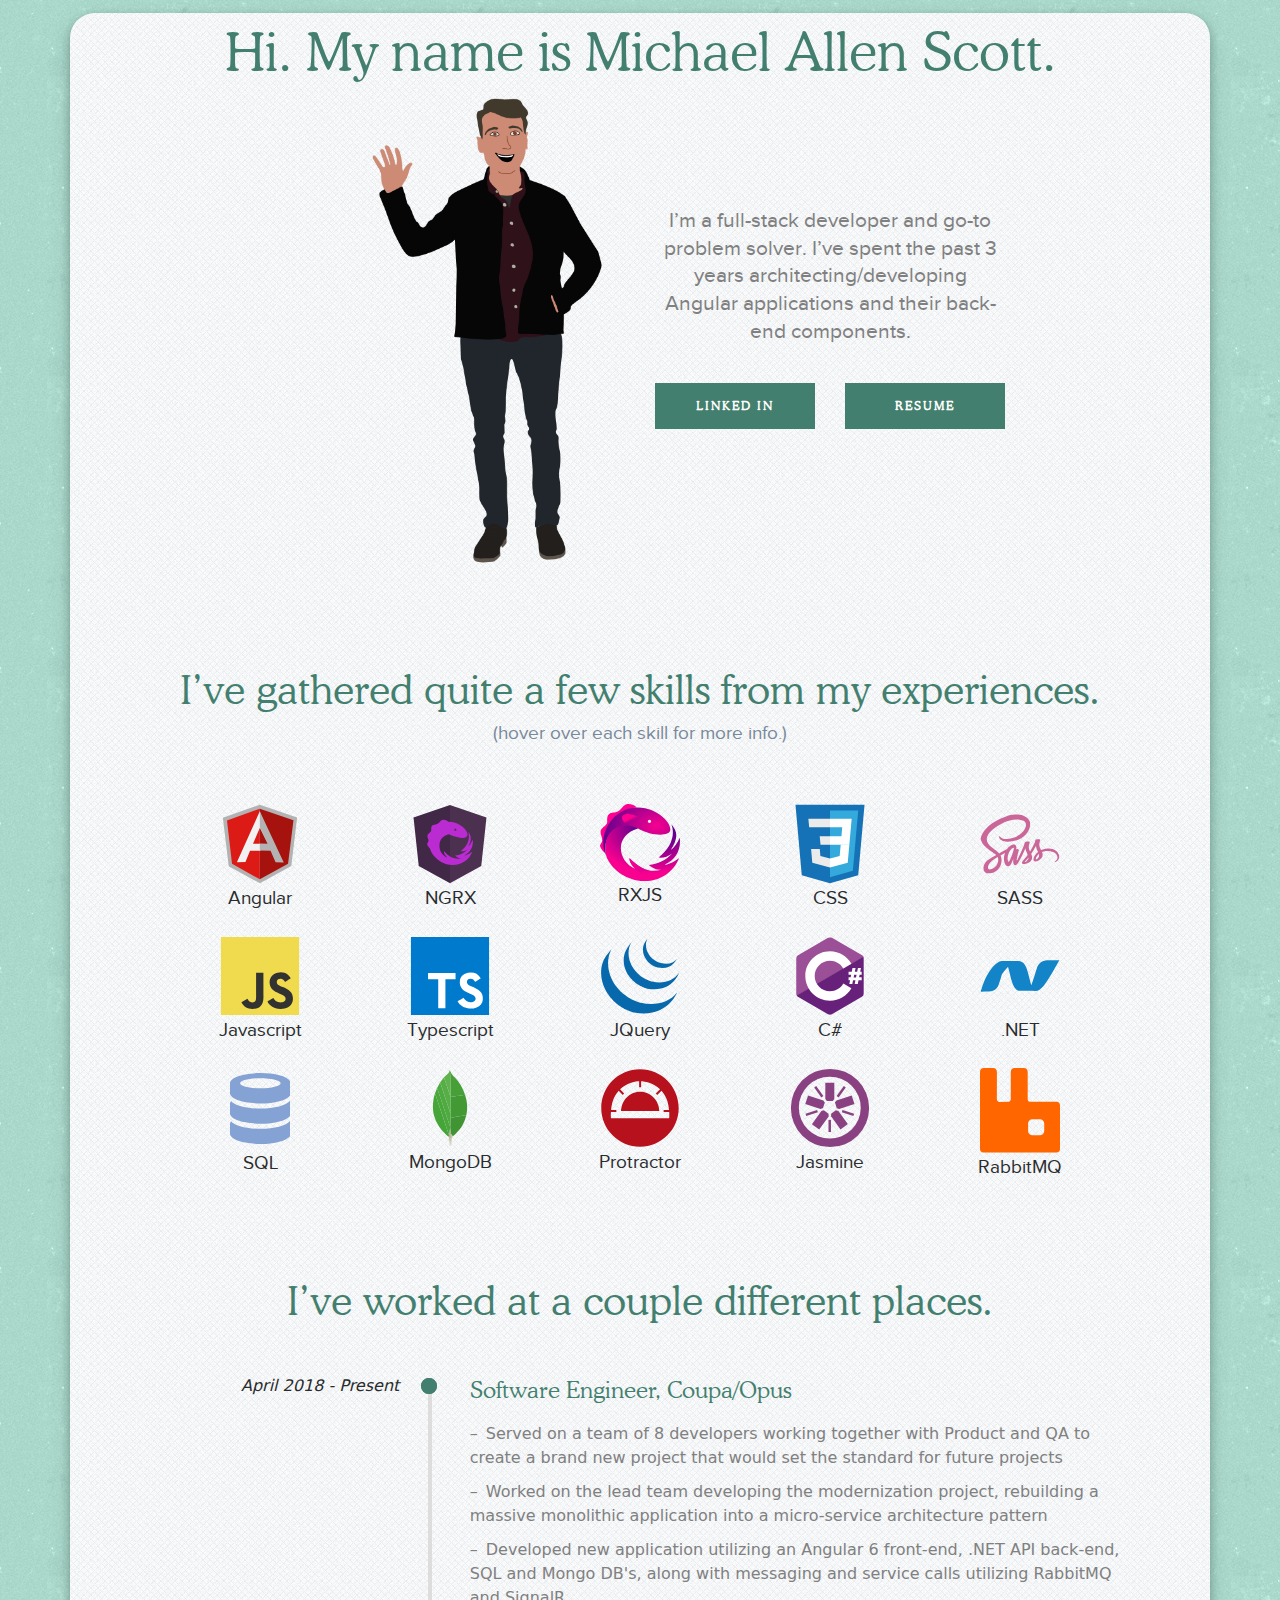
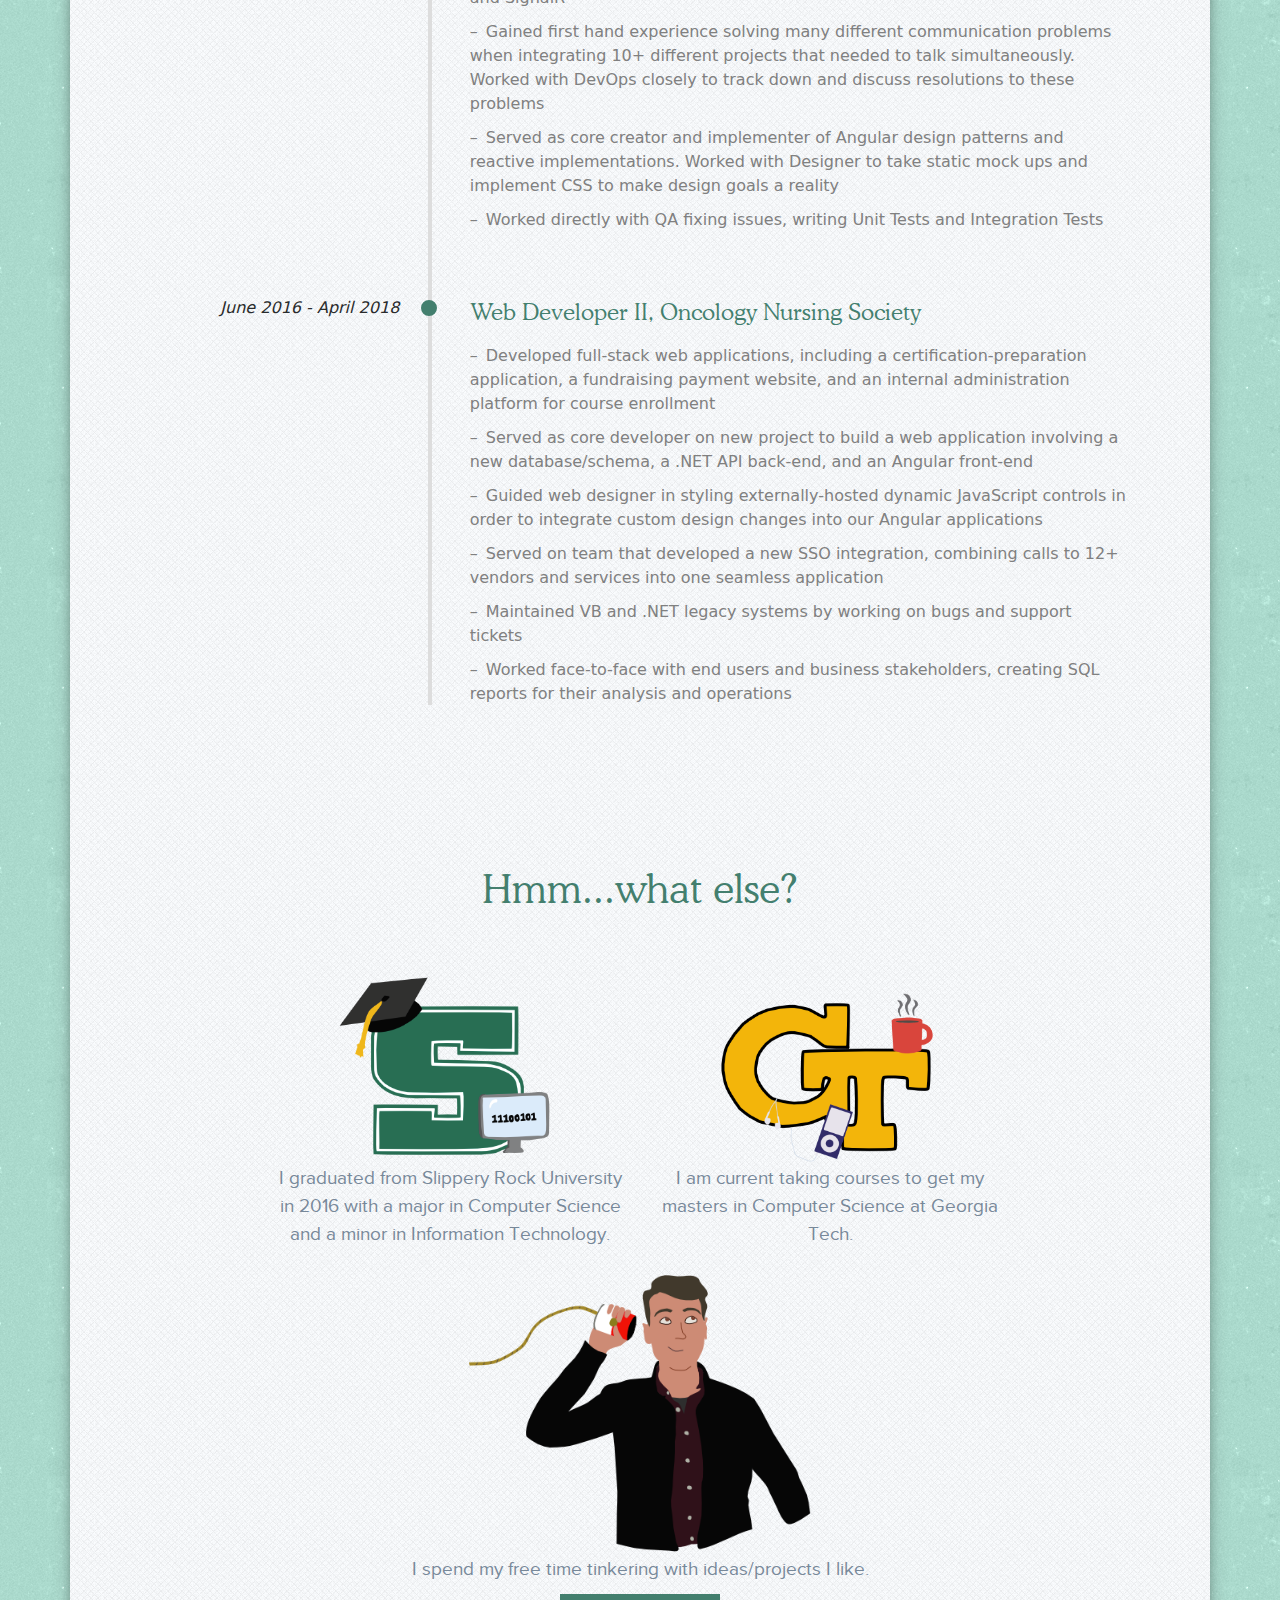
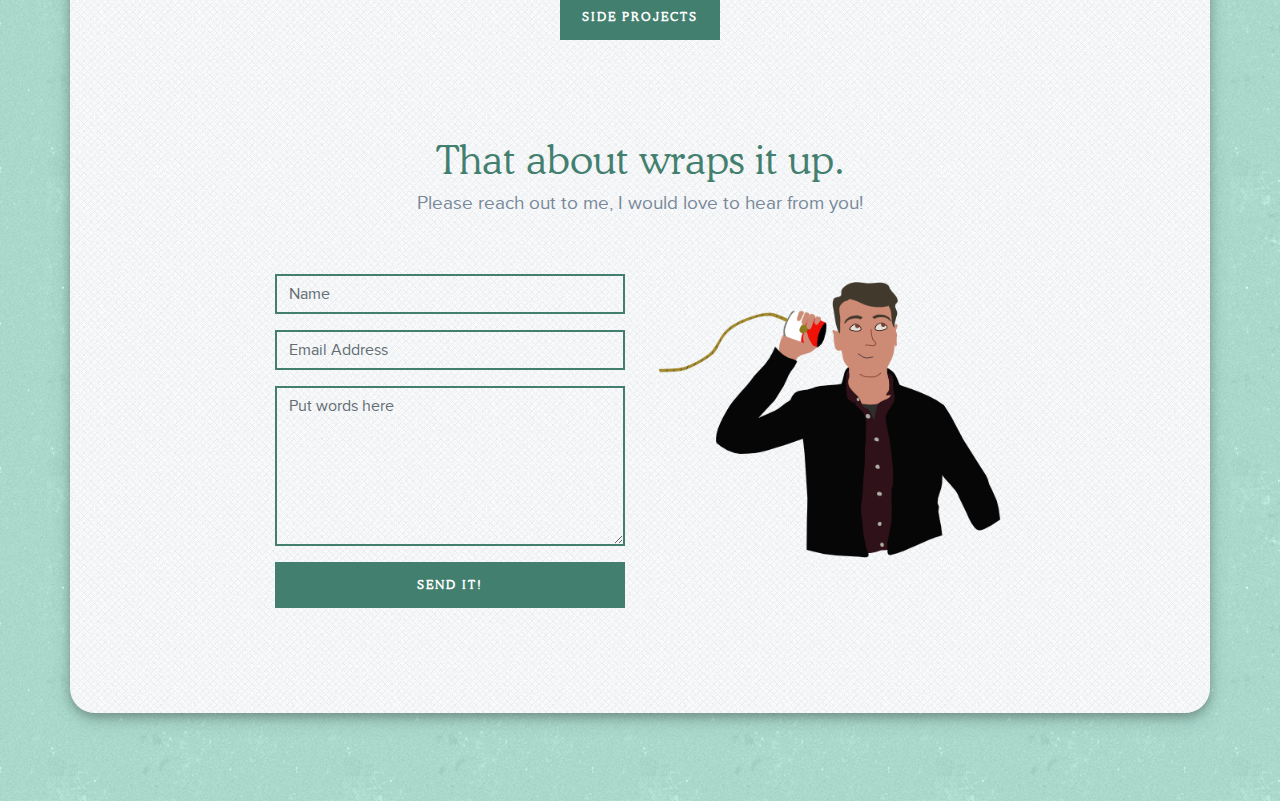
==== index.html @ 00818641 "Getting Closer to finished. Removed uneccesary files" ====
<html>

<head>
    <title>Michael Allen Scott</title>

    <!--Import bootstrap.css-->
    <link type="text/css" rel="stylesheet" href="./assets/libraries/bootstrap/css/bootstrap.min.css" media="screen,projection" />

    <!--Import Custom CSS-->
    <link type="text/css" rel="stylesheet" href="./css/0-common.css" media="screen,projection" />
    <link type="text/css" rel="stylesheet" href="./css/1-hello.css" media="screen,projection" />
    <link type="text/css" rel="stylesheet" href="./css/2-skills.css" media="screen,projection" />
    <link type="text/css" rel="stylesheet" href="./css/3-experience.css" media="screen,projection" />
    <link type="text/css" rel="stylesheet" href="./css/4-other.css" media="screen,projection" />
    <link type="text/css" rel="stylesheet" href="./css/5-contact.css" media="screen,projection" />

    <!--Let browser know website is optimized for mobile-->
    <meta name="viewport" content="width=device-width, initial-scale=1.0" />
</head>

<!--Import Custom JS-->
<script src="./js/common.js"></script>

<!--jQuery-->
<script type="text/javascript" src="./assets/libraries/jquery.js"></script>


<!--div class="center-content about-me-section">
            <div class="about-me-text">
                I’m a full-stack developer and go-to problem solver. I’ve spent the past 3 years
                architecting/developing Angular applications and their back-end components. I’ve developed many
                diﬀerent database schemas, API designs, and Angular state management/REST call patterns. When a problem
                arises, I work tirelessly to connect our various software teams until it’s resolved. I’ve seen my
                projects succeed and I’ve seen my projects fail. I’m an unﬂagging learner who was raised to believe
                that every opportunity is a chance for growth
            </div>
        </div-->

<body>
    <div class="main-body container">

        <div class="section">
            <div class="row">
                <div class="col-12 text-center greeting-text">
                    Hi. My name is Michael Allen Scott.
                </div>
            </div>
            <div class="row">
                <div class="col-3 offset-3 text-center">
                    <img class="hello-image" src="./assets/images/hello-image.png">
                </div>
                <div class="col-4  text-center">
                    <div class="row">
                        <div class="col-12 text-center about-me-text">
                            I’m a full-stack developer and go-to problem solver. I’ve spent the past 3 years
                            architecting/developing Angular applications and their back-end components.
                        </div>
                    </div>
                    <div class="row">
                        <div class="col-6 text-center">
                            <a href="https://www.linkedin.com/in/michael-scott-75174b11a/" class="btn btn-primary common-button" role="button">Linked In</a>
                        </div>
                        <div class="col-6 text-center">
                            <button class="btn common-button" onclick="openResumePDF()">Resume</button>
                        </div>
                    </div>
                </div>
            </div>
        </div>

        <div class="section">
            <div class="row">
                <div class="col-12 text-center section-header-text">
                    I’ve gathered quite a few skills from my experiences.
                </div>
            </div>

            <div class="row">
                <div class="col-12 text-center section-sub-header-text">
                    (hover over each skill for more info.)
                </div>
            </div>

            <div class="row">
                <div class="col-2 offset-1">
                    <span class="row">
                        <span class="col-12 text-center">
                            <svg width="50%" viewBox="0 0 128 128">
                                <path fill="#B3B3B3" d="M63.81 1.026l-59.257 20.854 9.363 77.637 49.957 27.457 50.214-27.828 9.36-77.635z"></path>
                                <path fill="#A6120D" d="M117.536 25.998l-53.864-18.369v112.785l45.141-24.983z"></path>
                                <path fill="#DD1B16" d="M11.201 26.329l8.026 69.434 44.444 24.651v-112.787z"></path>
                                <path fill="#F2F2F2" d="M78.499 67.67l-14.827 6.934h-15.628l-7.347 18.374-13.663.254 36.638-81.508 14.827 55.946zm-1.434-3.491l-13.295-26.321-10.906 25.868h10.807l13.394.453z"></path>
                                <path fill="#B3B3B3" d="M63.671 11.724l.098 26.134 12.375 25.888h-12.446l-.027 10.841 17.209.017 8.042 18.63 13.074.242z"></path>
                            </svg>
                        </span>
                    </span>
                    <span class="row">
                        <span class="col-12 text-center caption">Angular</span>
                    </span>
                </div>

                <div class="col-2">
                    <span class="row">
                        <span class="col-12 text-center">
                            <svg width="50%" viewBox="0 0 1000 1000" version="1.1" xmlns="http://www.w3.org/2000/svg"
                                xmlns:xlink="http://www.w3.org/1999/xlink">
                                <!-- Generator: Sketch 51.1 (57501) - http://www.bohemiancoding.com/sketch -->
                                <title>badge</title>
                                <desc>Created with Sketch.</desc>
                                <defs></defs>
                                <g id="badge" stroke="none" stroke-width="1" fill="none" fill-rule="evenodd">
                                    <polygon id="Path-2" fill="#412846" points="500.96252 11 44 169.619503 109.419009 775.863609 500.96252 989.147518"></polygon>
                                    <polygon id="Path-2" fill="#4B314F" points="499 11 955.96252 169.619503 890.543511 775.863609 499 989.147518"></polygon>
                                    <path d="M727.748042,345.712306 L727.66634,345.452948 C748.53141,368.675743 759.248655,396.250955 759.818077,428.178583 C760.387499,460.10621 749.670253,493.785553 727.419362,529.113702 C744.049216,516.186231 763.254044,488.280572 784.970754,445.720993 C794.352489,531.973497 759.496406,597.488822 680.07676,642.358274 C705.433171,640.019987 739.098221,623.326102 780.852373,592.218304 C736.295204,699.492316 654.368246,756.091448 535.071499,762.0157 C419.779066,761.984828 345.090509,692.70063 345.149347,692.744623 C297.749003,655.853422 265.136294,609.356006 247.420657,553.461194 C219.071352,522.501468 218.788687,519.181412 215.864399,506.810213 C212.94011,494.439015 217.711589,490.983038 226.016225,478.877684 C231.552649,470.807448 232.857288,459.198337 230.012754,444.257657 C222.955013,434.470009 218.890643,419.140866 217.819642,398.270229 C217.819642,388.184149 224.550937,377.542369 238.013526,366.344888 C251.476116,355.147407 259.735587,346.535764 262.727877,340.60672 C265.010137,337.374281 265.891913,323.360897 265.373204,298.56657 C265.233841,274.213659 278.755317,260.964316 305.93763,258.818543 C346.7111,255.599883 369.705986,224.934529 382.516256,210.988846 C391.056436,201.691724 403.695194,197.172941 419.636711,197.086041 C442.079696,196.034098 462.499977,204.637166 480.091445,222.390999 C523.906033,220.124746 568.786858,231.940816 614.26226,257.53906 C678.886453,295.927519 714.155144,337.500002 720.068335,382.04686 C713.141516,440.672126 634.388911,439.139539 484.158007,377.434888 C405.540854,399.703741 366.890462,447.959933 368.174379,522.203462 C368.120638,590.331666 401.093921,639.837612 466.867448,670.671325 C434.809471,639.197634 421.156861,612.743966 425.754563,590.835913 C492.434057,669.802565 568.387234,699.317583 653.4812,679.387085 C615.964887,680.696908 586.248445,668.625202 563.883439,642.99059 C621.400796,641.592694 675.697848,614.89246 726.828497,562.61827 C697.312743,586.105598 666.427352,594.999478 633.726894,589.404987 C722.294422,519.773811 753.634804,438.542918 727.748042,345.712306 Z M567,335 C574.179702,335 580,329.179702 580,322 C580,314.820298 574.179702,309 567,309 C559.820298,309 554,314.820298 554,322 C554,329.179702 559.820298,335 567,335 Z"
                                        id="Combined-Shape" fill="#BA2BD2"></path>
                                </g>
                            </svg>
                        </span>
                    </span>
                    <span class="row">
                        <span class="col-12 text-center caption">NGRX</span>
                    </span>
                </div>

                <div class="col-2">
                    <span class="row">
                        <span class="col-12 text-center">
                            <svg width="50%" xmlns="http://www.w3.org/2000/svg" xmlns:xlink="http://www.w3.org/1999/xlink"
                                width="50%" viewBox="0 0 256 247" version="1.1" preserveAspectRatio="xMidYMid">
                                <defs>
                                    <radialGradient cx="78.7636112%" cy="37.8476394%" fx="78.7636112%" fy="37.8476394%"
                                        r="89.8725577%" id="radialGradient-1">
                                        <stop stop-color="#F80090" offset="0%" />
                                        <stop stop-color="#4D008E" offset="100%" />
                                    </radialGradient>
                                    <radialGradient cx="68.7389016%" cy="4.39833672%" fx="68.7389016%" fy="4.39833672%"
                                        r="81.7284786%" id="radialGradient-2">
                                        <stop stop-color="#57008E" offset="0%" />
                                        <stop stop-color="#5C008E" offset="29.1746283%" />
                                        <stop stop-color="#F80090" offset="100%" />
                                    </radialGradient>
                                    <linearGradient x1="18.2386532%" y1="0%" x2="81.1591125%" y2="84.3374763%" id="linearGradient-3">
                                        <stop stop-color="#F70090" offset="0%" />
                                        <stop stop-color="#E50090" offset="66.9712865%" />
                                        <stop stop-color="#D6008F" stop-opacity="0.2" offset="82.7147533%" />
                                        <stop stop-color="#C10090" stop-opacity="0" offset="100%" />
                                    </linearGradient>
                                    <linearGradient x1="64.9060589%" y1="71.5585538%" x2="44.2897699%" y2="50%" id="linearGradient-4">
                                        <stop stop-color="#B2008F" stop-opacity="0.151340138" offset="0%" />
                                        <stop stop-color="#F70090" stop-opacity="0.4" offset="40.0350765%" />
                                        <stop stop-color="#F60090" stop-opacity="0.891668" offset="64.8995536%" />
                                        <stop stop-color="#FF0090" offset="100%" />
                                    </linearGradient>
                                </defs>
                                <g>
                                    <path d="M16.6852208,157.125328 C3.56690702,87.3798324 38.2363025,20.1145078 117.808706,11.1662199 C106.835616,-0.558801732 91.8452087,-0.646905628 84.9481697,0.779380087 C72.770288,4.66044372 73.1525932,12.540855 59.3390152,22.7199675 C45.6064437,30.5634307 38.7094156,24.5568182 28.7057455,32.6879515 C18.7234849,40.7583874 25.6888528,59.2851732 21.5022823,62.8870857 C17.3464381,70.0905489 4.45500952,76.5077264 2.10834286,85.6062545 C0.168948918,97.2420641 7.37241212,105.553752 7.09535584,115.527778 C7.92652468,123.839467 -1.17920693,128.539449 0.129052814,135.275796 C4.0477368,146.281025 11.600845,152.904887 15.1615723,155.958047 C15.9781085,156.533531 16.8404881,157.95083 16.6852208,157.125328 L16.6852208,157.125328 Z"
                                        fill="#FF0090" />
                                    <path d="M158.275491,60.578542 C155.368486,60.578542 153.011422,58.2214776 153.011422,55.3144727 C153.011422,52.4074679 155.368486,50.0504035 158.275491,50.0504035 C161.182496,50.0504035 163.53956,52.4074679 163.53956,55.3144727 C163.53956,58.2214776 161.182496,60.578542 158.275491,60.578542 L158.275491,60.578542 Z M19.7566405,164.732808 C7.1500258,104.116773 46.1602355,53.4676156 121.704062,78.4026805 C166.031404,104.334594 221.793282,102.646102 224.307422,85.8832 C230.514061,65.7878769 196.047681,24.3767065 144.515214,13.5715117 C42.2814476,-6.37654026 -12.8335943,104.116774 19.7566405,164.732808 L19.7566405,164.732808 Z"
                                        fill="url(#radialGradient-1)" />
                                    <path d="M187.458604,171.493257 C202.639072,173.137863 217.048769,169.494573 230.402327,158.61014 C210.228197,181.112651 185.002777,192.426521 156.059262,195.505171 C169.878829,207.254019 183.20579,212.546348 195.955366,210.281136 C160.528734,220.05679 130.847947,209.296529 94.7424273,173.340673 C92.8517347,183.020022 103.074741,198.100667 113.611745,207.727264 C52.4742909,181.221845 47.1143627,98.6544556 121.66531,78.3442237 C44.3844415,41.214641 0.686373501,113.357693 22.1558444,172.485931 C43.1623368,218.026693 99.1402667,253.085223 160.492163,245.3753 C190.292928,241.7251 234.79401,221.178935 252.973664,172.485931 C240.160919,183.983766 217.257941,193.997836 207.037617,194.765984 C241.628648,177.478781 260.301586,148.103896 255.060336,107.955387 C247.895106,125.013742 238.441392,138.114625 226.616076,147.112305 C251.735653,107.955387 247.425219,87.716426 228.832526,65.4732398 C242.131228,102.044668 224.928249,142.633967 187.458604,171.493257 L187.458604,171.493257 Z"
                                        fill="url(#radialGradient-2)" />
                                    <path d="M169.707072,213.625541 C167.082407,213.13513 175.656929,217.098842 159.079366,212.710316 C142.501804,208.32179 125.622502,204.092744 94.7424273,173.340673 C92.8517347,183.020022 103.074741,198.100667 113.611745,207.727264 C142.056275,227.564927 122.711866,218.286797 166.051946,233.269481 C169.52976,226.346862 169.707072,220.195346 169.707072,213.625541 L169.707072,213.625541 Z"
                                        fill="url(#linearGradient-3)" />
                                    <path d="M114.601372,57.8510108 C114.601372,57.8510108 118.369452,52.2893628 119.836219,49.7810251 C121.633641,46.7072319 124.393939,41.104618 124.393939,41.104618 C124.393939,41.104618 95.389611,31.6417749 88.2716448,30.4871665 C66.1450215,36.2308801 66.0645022,45.5009559 78.435065,59.690116 C79.8114806,61.2693368 114.601372,57.8510108 114.601372,57.8510108 L114.601372,57.8510108 Z"
                                        fill="url(#linearGradient-4)" />
                                </g>
                            </svg>
                        </span>
                    </span>
                    <span class="row">
                        <span class="col-12 text-center caption">RXJS</span>
                    </span>
                </div>

                <div class="col-2">
                    <span class="row">
                        <span class="col-12 text-center">
                            <svg width="50%" viewBox="0 0 128 128">
                                <path fill="#1572B6" d="M18.814 114.123l-10.054-112.771h110.48l-10.064 112.754-45.243 12.543-45.119-12.526z"></path>
                                <path fill="#33A9DC" d="M64.001 117.062l36.559-10.136 8.601-96.354h-45.16v106.49z"></path>
                                <path fill="#fff" d="M64.001 51.429h18.302l1.264-14.163h-19.566v-13.831h34.681999999999995l-.332 3.711-3.4 38.114h-30.95v-13.831z"></path>
                                <path fill="#EBEBEB" d="M64.083 87.349l-.061.018-15.403-4.159-.985-11.031h-13.882l1.937 21.717 28.331 7.863.063-.018v-14.39z"></path>
                                <path fill="#fff" d="M81.127 64.675l-1.666 18.522-15.426 4.164v14.39l28.354-7.858.208-2.337 2.406-26.881h-13.876z"></path>
                                <path fill="#EBEBEB" d="M64.048 23.435v13.831000000000001h-33.407999999999994l-.277-3.108-.63-7.012-.331-3.711h34.646zM64.001 51.431v13.831000000000001h-15.209l-.277-3.108-.631-7.012-.33-3.711h16.447z"></path>
                            </svg>
                        </span>
                    </span>
                    <span class="row">
                        <span class="col-12 text-center caption">CSS</span>
                    </span>
                </div>

                <div class="col-2">
                    <span class="row">
                        <span class="col-12 text-center">
                            <svg width="50%" viewBox="0 0 128 128">
                                <path fill-rule="evenodd" clip-rule="evenodd" fill="#CB6699" d="M1.219 56.156c0 .703.207 1.167.323 1.618.756 2.933 2.381 5.45 4.309 7.746 2.746 3.272 6.109 5.906 9.554 8.383 2.988 2.148 6.037 4.248 9.037 6.38.515.366 1.002.787 1.561 1.236-.481.26-.881.489-1.297.7-3.959 2.008-7.768 4.259-11.279 6.986-2.116 1.644-4.162 3.391-5.607 5.674-2.325 3.672-3.148 7.584-1.415 11.761.506 1.22 1.278 2.274 2.367 3.053.353.252.749.502 1.162.6 1.058.249 2.136.412 3.207.609l3.033-.002c3.354-.299 6.407-1.448 9.166-3.352 4.312-2.976 7.217-6.966 8.466-12.087.908-3.722.945-7.448-.125-11.153-.099-.344-.224-.681-.354-1.014-.13-.333-.283-.657-.463-1.072l6.876-3.954.103.088c-.125.409-.258.817-.371 1.23-.817 2.984-1.36 6.02-1.165 9.117.208 3.3 1.129 6.389 3.061 9.146 1.562 2.23 5.284 2.313 6.944.075.589-.795 1.16-1.626 1.589-2.513 1.121-2.315 2.159-4.671 3.23-7.011l.187-.428c-.077 1.108-.167 2.081-.208 3.055-.064 1.521.025 3.033.545 4.48.445 1.238 1.202 2.163 2.62 2.326.97.111 1.743-.333 2.456-.896 1.114-.879 2.019-1.965 2.691-3.199 1.901-3.491 3.853-6.961 5.576-10.54 1.864-3.871 3.494-7.855 5.225-11.792l.286-.698c.409 1.607.694 3.181 1.219 4.671.61 1.729 1.365 3.417 2.187 5.058.389.775.344 1.278-.195 1.928-2.256 2.72-4.473 5.473-6.692 8.223-.491.607-.98 1.225-1.389 1.888-.247.403-.411.894-.48 1.364-.133.898.422 1.764 1.383 1.971.878.189 1.813.259 2.708.193 3.097-.228 5.909-1.315 8.395-3.157 3.221-2.386 4.255-5.642 3.475-9.501-.211-1.047-.584-2.065-.947-3.074-.163-.455-.174-.774.123-1.198 2.575-3.677 4.775-7.578 6.821-11.569.081-.157.164-.314.306-.482.663 3.45 1.661 6.775 3.449 9.792-.912.879-1.815 1.676-2.632 2.554-1.799 1.934-3.359 4.034-4.173 6.595-.35 1.104-.619 2.226-.463 3.405.242 1.831 1.742 3.021 3.543 2.604 3.854-.892 7.181-2.708 9.612-5.925 1.636-2.166 1.785-4.582 1.1-7.113-.188-.688-.411-1.365-.651-2.154.951-.295 1.878-.649 2.837-.868 4.979-1.136 9.904-.938 14.702.86 2.801 1.05 5.064 2.807 6.406 5.571 1.639 3.379.733 6.585-2.452 8.721-.297.199-.637.356-.883.605-.151.153-.242.459-.205.67.021.123.346.277.533.275 1.047-.008 1.896-.557 2.711-1.121 2.042-1.413 3.532-3.314 3.853-5.817l.063-.188-.077-1.63c-.031-.094.023-.187.016-.258-.434-3.645-2.381-6.472-5.213-8.688-3.28-2.565-7.153-3.621-11.249-3.788-3.338-.136-6.619.36-9.765 1.503-.897.325-1.786.71-2.688 1.073-.121-.219-.251-.429-.358-.646-.926-1.896-2.048-3.708-2.296-5.882-.176-1.544-.392-3.086-.025-4.613.353-1.469.813-2.913 1.246-4.362.223-.746.066-1.164-.646-1.5-.248-.117-.518-.219-.786-.258-1.75-.254-3.476-.109-5.171.384-.6.175-1.036.511-1.169 1.175-.076.381-.231.746-.339 1.122-.443 1.563-.757 3.156-1.473 4.645-1.794 3.735-3.842 7.329-5.938 10.897-.227.385-.466.763-.752 1.23-.736-1.54-1.521-2.922-1.759-4.542-.269-1.832-.481-3.661-.025-5.479.339-1.356.782-2.687 1.19-4.025.193-.636.104-.97-.472-1.305-.291-.169-.62-.319-.948-.368-1.815-.269-3.603-.128-5.354.438-.543.176-.828.527-.994 1.087-.488 1.652-.904 3.344-1.589 4.915-2.774 6.36-5.628 12.687-8.479 19.013-.595 1.321-1.292 2.596-1.963 3.882-.17.326-.418.613-.63.919-.17-.201-.236-.339-.235-.477.005-.813-.092-1.65.063-2.436.469-2.378 1.009-4.743 1.578-7.099.47-1.946 1.017-3.874 1.538-5.807.175-.647.178-1.252-.287-1.796-.781-.911-2.413-1.111-3.381-.409l-.428.242.083-.69c.204-1.479.245-2.953-.161-4.41-.506-1.816-1.802-2.861-3.686-2.803-.878.027-1.8.177-2.613.497-3.419 1.34-6.048 3.713-8.286 6.568-.203.259-.471.495-.757.654-2.893 1.604-5.795 3.188-8.696 4.778l-3.229 1.769c-.866-.826-1.653-1.683-2.546-2.41-2.727-2.224-5.498-4.393-8.244-6.592-2.434-1.949-4.792-3.979-6.596-6.56-1.342-1.92-2.207-4.021-2.29-6.395-.105-3.025.753-5.789 2.293-8.362 1.97-3.292 4.657-5.934 7.611-8.327 3.125-2.53 6.505-4.678 10.008-6.639 4.901-2.743 9.942-5.171 15.347-6.774 5.542-1.644 11.165-2.585 16.965-1.929 2.28.258 4.494.78 6.527 1.895 1.557.853 2.834 1.97 3.428 3.716.586 1.718.568 3.459.162 5.204-.825 3.534-2.76 6.447-5.195 9.05-3.994 4.267-8.866 7.172-14.351 9.091-3.165 1.107-6.421 1.802-9.765 2.083-2.729.229-5.401-.013-7.985-.962-1.711-.629-3.201-1.591-4.399-2.987-.214-.25-.488-.521-.887-.287-.391.23-.46.602-.329.979.219.626.421 1.278.762 1.838.857 1.405 2.107 2.424 3.483 3.298 2.643 1.681 5.597 2.246 8.66 2.377 4.648.201 9.183-.493 13.654-1.74 6.383-1.78 11.933-4.924 16.384-9.884 3.706-4.13 6.353-8.791 6.92-14.419.277-2.747-.018-5.438-1.304-7.944-1.395-2.715-3.613-4.734-6.265-6.125-3.862-2.025-8.03-3.204-12.332-3.204h-4.31c-5.21 0-10.247 1.493-15.143 3.274-3.706 1.349-7.34 2.941-10.868 4.703-7.683 3.839-14.838 8.468-20.715 14.833-2.928 3.171-5.407 6.67-6.833 10.79-.417 1.206-.813 2.499-1.111 3.746m27.839 36.013c-.333 4.459-2.354 8.074-5.657 11.002-1.858 1.646-3.989 2.818-6.471 3.23-.9.149-1.821.185-2.694-.188-1.245-.532-1.524-1.637-1.548-2.814-.037-1.876.62-3.572 1.521-5.186 1.176-2.104 2.9-3.708 4.741-5.206 2.9-2.361 6.046-4.359 9.268-6.245l.243-.1c.498 1.84.735 3.657.597 5.507zm25.158-19.379c-.235 1.424-.529 2.849-.945 4.229-1.438 4.777-3.285 9.406-5.282 13.973-.369.845-.906 1.616-1.373 2.417-.072.124-.179.231-.283.334-.578.571-1.126.541-1.418-.206-.34-.868-.549-1.797-.729-2.716-.121-.617-.092-1.265-.13-1.897.039-4.494 1.41-8.578 3.736-12.38.959-1.568 2.003-3.062 3.598-4.054.49-.305 1.04-.55 1.595-.706.85-.239 1.372.154 1.231 1.006zm17.164 21.868l6.169-7.203c.257 2.675-4.29 8.015-6.169 7.203zm19.703-4.847c-.436.25-.911.43-1.358.661-.409.212-.544-.002-.556-.354-.008-.239.027-.489.093-.721.833-2.938 2.366-5.446 4.647-7.486l.16-.082c1.085 3.035-.169 6.368-2.986 7.982z"></path>
                            </svg>
                        </span>
                    </span>
                    <span class="row">
                        <span class="col-12 text-center caption">SASS</span>
                    </span>
                </div>
            </div>

            <br />

            <div class="row">
                <div class="col-2 offset-1">
                    <span class="row">
                        <span class="col-12 text-center">
                            <svg width="50%" viewBox="0 0 128 128">
                                <path fill="#F0DB4F" d="M1.408 1.408h125.184v125.185h-125.184z"></path>
                                <path fill="#323330" d="M116.347 96.736c-.917-5.711-4.641-10.508-15.672-14.981-3.832-1.761-8.104-3.022-9.377-5.926-.452-1.69-.512-2.642-.226-3.665.821-3.32 4.784-4.355 7.925-3.403 2.023.678 3.938 2.237 5.093 4.724 5.402-3.498 5.391-3.475 9.163-5.879-1.381-2.141-2.118-3.129-3.022-4.045-3.249-3.629-7.676-5.498-14.756-5.355l-3.688.477c-3.534.893-6.902 2.748-8.877 5.235-5.926 6.724-4.236 18.492 2.975 23.335 7.104 5.332 17.54 6.545 18.873 11.531 1.297 6.104-4.486 8.08-10.234 7.378-4.236-.881-6.592-3.034-9.139-6.949-4.688 2.713-4.688 2.713-9.508 5.485 1.143 2.499 2.344 3.63 4.26 5.795 9.068 9.198 31.76 8.746 35.83-5.176.165-.478 1.261-3.666.38-8.581zm-46.885-37.793h-11.709l-.048 30.272c0 6.438.333 12.34-.714 14.149-1.713 3.558-6.152 3.117-8.175 2.427-2.059-1.012-3.106-2.451-4.319-4.485-.333-.584-.583-1.036-.667-1.071l-9.52 5.83c1.583 3.249 3.915 6.069 6.902 7.901 4.462 2.678 10.459 3.499 16.731 2.059 4.082-1.189 7.604-3.652 9.448-7.401 2.666-4.915 2.094-10.864 2.07-17.444.06-10.735.001-21.468.001-32.237z"></path>
                            </svg>
                        </span>
                    </span>
                    <span class="row">
                        <span class="col-12 text-center caption">Javascript</span>
                    </span>
                </div>

                <div class="col-2">
                    <span class="row">
                        <span class="col-12 text-center">
                            <svg xmlns="http://www.w3.org/2000/svg" id="typescript" width="50%" viewBox="0 0 128 128">
                                <title>Artboard 3</title>
                                <g id="original">
                                    <rect fill="#fff" x="22.67" y="47" width="99.67" height="73.67" />
                                    <path data-name="original" fill="#007acc" d="M1.5,63.91v62.5h125V1.41H1.5Zm100.73-5a15.56,15.56,0,0,1,7.82,4.5,20.58,20.58,0,0,1,3,4c0,.16-5.4,3.81-8.69,5.85-.12.08-.6-.44-1.13-1.23a7.09,7.09,0,0,0-5.87-3.53c-3.79-.26-6.23,1.73-6.21,5a4.58,4.58,0,0,0,.54,2.34c.83,1.73,2.38,2.76,7.24,4.86,8.95,3.85,12.78,6.39,15.16,10,2.66,4,3.25,10.46,1.45,15.24-2,5.2-6.9,8.73-13.83,9.9a38.32,38.32,0,0,1-9.52-.1,23,23,0,0,1-12.72-6.63c-1.15-1.27-3.39-4.58-3.25-4.82a9.34,9.34,0,0,1,1.15-.73L82,101l3.59-2.08.75,1.11a16.78,16.78,0,0,0,4.74,4.54c4,2.1,9.46,1.81,12.16-.62a5.43,5.43,0,0,0,.69-6.92c-1-1.39-3-2.56-8.59-5-6.45-2.78-9.23-4.5-11.77-7.24a16.48,16.48,0,0,1-3.43-6.25,25,25,0,0,1-.22-8c1.33-6.23,6-10.58,12.82-11.87A31.66,31.66,0,0,1,102.23,58.93ZM72.89,64.15l0,5.12H56.66V115.5H45.15V69.26H28.88v-5A49.19,49.19,0,0,1,29,59.09C29.08,59,39,59,51,59L72.83,59Z" />
                                </g>
                            </svg>
                        </span>
                    </span>
                    <span class="row">
                        <span class="col-12 text-center caption">Typescript</span>
                    </span>
                </div>

                <div class="col-2">
                    <span class="row">
                        <span class="col-12 text-center">
                            <svg width="50%" viewBox="0 0 128 128">
                                <path fill="#0868AC" d="M9.625 32.181c-11.029 15.851-9.656 36.476-1.231 53.32.2.404.41.801.617 1.198l.394.759.246.437.439.786c.262.461.53.92.804 1.379l.459.756c.304.491.615.976.933 1.46l.398.614c.439.655.888 1.309 1.352 1.951l.039.05.228.308c.401.553.814 1.099 1.232 1.639l.464.59c.373.469.752.935 1.138 1.399l.435.52c.518.61 1.047 1.217 1.586 1.812l.033.033.061.068c.527.575 1.066 1.137 1.612 1.699l.517.521c.423.426.853.845 1.287 1.262l.527.5c.58.547 1.166 1.083 1.764 1.607l.028.022.307.262c.527.456 1.063.909 1.603 1.353l.664.529c.441.354.887.702 1.336 1.044l.714.543c.496.365.995.724 1.499 1.075l.546.387.15.107c.478.329.967.646 1.456.963l.63.42c.75.474 1.51.943 2.279 1.396l.63.355c.565.326 1.134.646 1.71.959.312.168.632.327.946.488.407.213.811.429 1.225.636l.283.137.501.242c.641.306 1.287.607 1.94.897l.41.184c.748.327 1.502.641 2.263.941l.551.217c.704.271 1.418.539 2.135.791l.268.093c.787.275 1.581.53 2.381.779l.575.172c.814.245 1.619.538 2.458.693 53.339 9.727 68.833-32.053 68.833-32.053-13.013 16.953-36.111 21.425-57.996 16.446-.829-.187-1.633-.446-2.442-.685l-.609-.185c-.79-.242-1.573-.497-2.352-.765l-.323-.117c-.698-.245-1.387-.504-2.074-.769l-.582-.229c-.752-.297-1.5-.607-2.239-.931l-.447-.198c-.635-.288-1.263-.578-1.889-.879l-.546-.262c-.491-.239-.977-.493-1.461-.743-.324-.171-.654-.332-.975-.51-.592-.317-1.172-.646-1.751-.982l-.591-.33c-.769-.452-1.528-.921-2.28-1.397l-.615-.41c-.545-.351-1.088-.709-1.623-1.079l-.522-.367c-.516-.365-1.027-.734-1.534-1.109l-.679-.514c-.465-.355-.927-.713-1.384-1.082l-.617-.495c-.582-.479-1.156-.959-1.724-1.453l-.189-.159c-.614-.539-1.216-1.092-1.812-1.647l-.511-.491c-.441-.42-.875-.843-1.302-1.277l-.51-.509c-.543-.556-1.076-1.119-1.598-1.69l-.079-.084c-.552-.604-1.092-1.221-1.621-1.844l-.424-.504c-.394-.475-.785-.956-1.167-1.442l-.427-.532c-.459-.596-.908-1.189-1.347-1.794-12.15-16.574-16.516-39.432-6.805-58.204M43.862 18.825c-7.977 11.478-7.543 26.844-1.321 38.983 1.043 2.035 2.216 4.01 3.528 5.889 1.195 1.713 2.52 3.751 4.106 5.127.575.633 1.176 1.251 1.79 1.858l.472.465c.596.578 1.201 1.146 1.828 1.698l.074.064.018.018c.693.608 1.408 1.191 2.135 1.767l.485.378c.729.559 1.472 1.107 2.233 1.631l.065.049c.336.232.678.448 1.019.672l.483.319c.544.349 1.095.689 1.655 1.015l.235.136c.483.278.972.552 1.463.818l.521.271c.339.177.678.358 1.023.53l.155.07c.703.346 1.412.68 2.136.995l.472.194c.579.246 1.164.486 1.75.71l.75.275c.533.198 1.068.378 1.607.559l.727.233c.767.238 1.525.539 2.324.672 41.183 6.823 50.691-24.886 50.691-24.886-8.57 12.343-25.168 18.233-42.879 13.635-.787-.207-1.562-.431-2.333-.674l-.701-.227c-.548-.177-1.092-.365-1.631-.562l-.736-.274c-.592-.228-1.176-.462-1.756-.708l-.473-.2c-.727-.316-1.443-.65-2.148-.999-.363-.177-.72-.364-1.078-.548l-.622-.32c-.458-.248-.914-.506-1.363-.77l-.326-.185c-.558-.325-1.107-.661-1.651-1.008l-.498-.332c-.359-.232-.717-.469-1.069-.707-.759-.524-1.498-1.072-2.226-1.628l-.501-.395c-7.752-6.12-13.898-14.486-16.819-23.971-3.062-9.836-2.402-20.878 2.903-29.84M72.657 8.847c-4.702 6.92-5.164 15.514-1.901 23.156 3.441 8.113 10.491 14.476 18.72 17.495.339.125.679.237 1.022.354l.451.143c.485.152.966.329 1.467.424 22.74 4.394 28.908-11.669 30.549-14.034-5.402 7.779-14.482 9.646-25.623 6.942-.88-.213-1.847-.531-2.695-.832-1.088-.388-2.16-.83-3.201-1.329-1.978-.951-3.864-2.104-5.612-3.424-9.969-7.565-16.162-21.994-9.657-33.745"></path>
                            </svg>
                        </span>
                    </span>
                    <span class="row">
                        <span class="col-12 text-center caption">JQuery</span>
                    </span>
                </div>

                <div class="col-2">
                    <span class="row">
                        <span class="col-12 text-center">
                            <svg width="50%" viewBox="0 0 128 128">
                                <path fill="#9B4F96" d="M115.4 30.7l-48.3-27.8c-.8-.5-1.9-.7-3.1-.7-1.2 0-2.3.3-3.1.7l-48 27.9c-1.7 1-2.9 3.5-2.9 5.4v55.7c0 1.1.2 2.4 1 3.5l106.8-62c-.6-1.2-1.5-2.1-2.4-2.7z"></path>
                                <path fill="#68217A" d="M10.7 95.3c.5.8 1.2 1.5 1.9 1.9l48.2 27.9c.8.5 1.9.7 3.1.7 1.2 0 2.3-.3 3.1-.7l48-27.9c1.7-1 2.9-3.5 2.9-5.4v-55.7c0-.9-.1-1.9-.6-2.8l-106.6 62z"></path>
                                <path fill="#fff" d="M85.3 76.1c-4.2 7.4-12.2 12.4-21.3 12.4-13.5 0-24.5-11-24.5-24.5s11-24.5 24.5-24.5c9.1 0 17.1 5 21.3 12.5l13-7.5c-6.8-11.9-19.6-20-34.3-20-21.8 0-39.5 17.7-39.5 39.5s17.7 39.5 39.5 39.5c14.6 0 27.4-8 34.2-19.8l-12.9-7.6zM97 66.2l.9-4.3h-4.2v-4.7h5.1l1.2-6.2h4.9l-1.2 6.1h3.8l1.2-6.1h4.8l-1.2 6.1h2.4v4.7h-3.3l-.9 4.3h4.2v4.7h-5.1l-1.2 6h-4.9l1.2-6h-3.8l-1.2 6h-4.8l1.2-6h-2.4v-4.7h3.3zm4.8 0h3.8l.9-4.3h-3.8l-.9 4.3z"></path>
                            </svg>
                        </span>
                    </span>
                    <span class="row">
                        <span class="col-12 text-center caption">C#</span>
                    </span>
                </div>

                <div class="col-2">
                    <span class="row">
                        <span class="col-12 text-center">
                            <svg width="50%" viewBox="0 0 128 128">
                                <path fill-rule="evenodd" clip-rule="evenodd" fill="#1384C8" d="M82.108 78.432c.479-1.232 1.022-2.445 1.427-3.701 2.288-7.097 4.554-14.2 6.805-21.309.865-2.731 1.813-5.42 3.515-7.767 2.692-3.709 6.442-5.652 10.88-6.331 1.741-.266 3.518-.389 5.28-.406 5.267-.05 10.536-.015 15.804-.01.28 0 .56.029.957.052-.129.304-.199.525-.311.724-1.955 3.494-3.872 7.009-5.885 10.468-3.505 6.022-7.016 12.042-10.631 17.998-2.319 3.819-4.834 7.52-7.687 10.974-2.105 2.548-4.321 4.984-7.146 6.77-1.925 1.217-3.981 1.929-6.315 1.917-8.278-.045-16.556-.012-24.834-.024-2.461-.004-4.568-.941-6.356-2.603-2.563-2.381-4.093-5.412-5.345-8.608-2.284-5.835-3.563-11.951-5.031-18.014-.688-2.838-1.47-5.654-2.215-8.478-.048-.183-.142-.354-.25-.617l-.577.542c-3.228 3.207-6.071 6.741-8.615 10.498-.693 1.024-.926 2.374-1.313 3.591-1.424 4.47-2.722 8.983-4.264 13.411-1.477 4.242-4.125 7.616-8.264 9.61-2.42 1.165-5.004 1.795-7.689 1.855-3.98.088-7.962.098-11.943.134-.952.009-.996-.069-.748-.99 1.707-6.338 3.87-12.514 6.58-18.492 2.794-6.167 6.085-12.048 10.231-17.419 2.823-3.657 5.941-7.031 9.843-9.582 1.979-1.293 4.083-2.315 6.477-2.584.394-.045.793-.073 1.189-.073 8.478-.004 16.956.082 25.433-.039 4.547-.065 7.839 1.855 10.304 5.515 1.533 2.276 2.63 4.761 3.553 7.328 1.861 5.178 3.018 10.547 4.325 15.878.748 3.051 1.581 6.081 2.379 9.12.06.228.157.446.238.668l.199-.006z"></path>
                            </svg>
                        </span>
                    </span>
                    <span class="row">
                        <span class="col-12 text-center caption">.NET</span>
                    </span>
                </div>
            </div>

            <br />

            <div class="row">
                <div class="col-2 offset-1">
                    <span class="row">
                        <span class="col-12 text-center">
                            <svg width="38%" viewBox="0 0 768 1024" xmlns="http://www.w3.org/2000/svg">
                                <path fill="#85a2d5" d="M384 960C171.969 960 0 902.625 0 832c0-38.625 0-80.875 0-128 0-11.125 5.562-21.688 13.562-32C56.375 727.125 205.25 768 384 768s327.625-40.875 370.438-96c8 10.312 13.562 20.875 13.562 32 0 37.062 0 76.375 0 128C768 902.625 596 960 384 960zM384 704C171.969 704 0 646.625 0 576c0-38.656 0-80.844 0-128 0-6.781 2.562-13.375 6-19.906l0 0C7.938 424 10.5 419.969 13.562 416 56.375 471.094 205.25 512 384 512s327.625-40.906 370.438-96c3.062 3.969 5.625 8 7.562 12.094l0 0c3.438 6.531 6 13.125 6 19.906 0 37.062 0 76.344 0 128C768 646.625 596 704 384 704zM384 448C171.969 448 0 390.656 0 320c0-20.219 0-41.594 0-64 0-20.344 0-41.469 0-64C0 121.34400000000005 171.969 64 384 64c212 0 384 57.344 384 128 0 19.969 0 41.156 0 64 0 19.594 0 40.25 0 64C768 390.656 596 448 384 448zM384 128c-141.375 0-256 28.594-256 64s114.625 64 256 64 256-28.594 256-64S525.375 128 384 128z"></path>
                            </svg>
                        </span>
                    </span>
                    <span class="row">
                        <span class="col-12 text-center caption">SQL</span>
                    </span>
                </div>

                <div class="col-2">
                    <span class="row">
                        <span class="col-12 text-center">
                            <svg width="50%" viewBox="0 0 128 128">
                                <path fill-rule="evenodd" clip-rule="evenodd" fill="#439934" d="M88.038 42.812c1.605 4.643 2.761 9.383 3.141 14.296.472 6.095.256 12.147-1.029 18.142-.035.165-.109.32-.164.48-.403.001-.814-.049-1.208.012-3.329.523-6.655 1.065-9.981 1.604-3.438.557-6.881 1.092-10.313 1.687-1.216.21-2.721-.041-3.212 1.641-.014.046-.154.054-.235.08l.166-10.051c-.057-8.084-.113-16.168-.169-24.252l1.602-.275c2.62-.429 5.24-.864 7.862-1.281 3.129-.497 6.261-.98 9.392-1.465 1.381-.215 2.764-.412 4.148-.618z"></path>
                                <path fill-rule="evenodd" clip-rule="evenodd" fill="#45A538" d="M61.729 110.054c-1.69-1.453-3.439-2.842-5.059-4.37-8.717-8.222-15.093-17.899-18.233-29.566-.865-3.211-1.442-6.474-1.627-9.792-.13-2.322-.318-4.665-.154-6.975.437-6.144 1.325-12.229 3.127-18.147l.099-.138c.175.233.427.439.516.702 1.759 5.18 3.505 10.364 5.242 15.551 5.458 16.3 10.909 32.604 16.376 48.9.107.318.384.579.583.866l-.87 2.969z"></path>
                                <path fill-rule="evenodd" clip-rule="evenodd" fill="#46A037" d="M88.038 42.812c-1.384.206-2.768.403-4.149.616-3.131.485-6.263.968-9.392 1.465-2.622.417-5.242.852-7.862 1.281l-1.602.275-.012-1.045c-.053-.859-.144-1.717-.154-2.576-.069-5.478-.112-10.956-.18-16.434-.042-3.429-.105-6.857-.175-10.285-.043-2.13-.089-4.261-.185-6.388-.052-1.143-.236-2.28-.311-3.423-.042-.657.016-1.319.029-1.979.817 1.583 1.616 3.178 2.456 4.749 1.327 2.484 3.441 4.314 5.344 6.311 7.523 7.892 12.864 17.068 16.193 27.433z"></path>
                                <path fill-rule="evenodd" clip-rule="evenodd" fill="#409433" d="M65.036 80.753c.081-.026.222-.034.235-.08.491-1.682 1.996-1.431 3.212-1.641 3.432-.594 6.875-1.13 10.313-1.687 3.326-.539 6.652-1.081 9.981-1.604.394-.062.805-.011 1.208-.012-.622 2.22-1.112 4.488-1.901 6.647-.896 2.449-1.98 4.839-3.131 7.182-1.72 3.503-3.863 6.77-6.353 9.763-1.919 2.308-4.058 4.441-6.202 6.548-1.185 1.165-2.582 2.114-3.882 3.161l-.337-.23-1.214-1.038-1.256-2.753c-.865-3.223-1.319-6.504-1.394-9.838l.023-.561.171-2.426c.057-.828.133-1.655.168-2.485.129-2.982.241-5.964.359-8.946z"></path>
                                <path fill-rule="evenodd" clip-rule="evenodd" fill="#4FAA41" d="M65.036 80.753c-.118 2.982-.23 5.964-.357 8.947-.035.83-.111 1.657-.168 2.485l-.765.289c-1.699-5.002-3.399-9.951-5.062-14.913-2.75-8.209-5.467-16.431-8.213-24.642-2.217-6.628-4.452-13.249-6.7-19.867-.105-.31-.407-.552-.617-.826l4.896-9.002c.168.292.39.565.496.879 2.265 6.703 4.526 13.407 6.768 20.118 2.916 8.73 5.814 17.467 8.728 26.198.116.349.308.671.491 1.062l.67-.78c-.056 3.351-.112 6.701-.167 10.052z"></path>
                                <path fill-rule="evenodd" clip-rule="evenodd" fill="#4AA73C" d="M43.155 32.227c.21.274.511.516.617.826 2.248 6.618 4.483 13.239 6.7 19.867 2.746 8.211 5.463 16.433 8.213 24.642 1.662 4.961 3.362 9.911 5.062 14.913l.765-.289-.171 2.426-.155.559c-.266 2.656-.49 5.318-.814 7.968-.163 1.328-.509 2.632-.772 3.947-.198-.287-.476-.548-.583-.866-5.467-16.297-10.918-32.6-16.376-48.9-1.737-5.187-3.483-10.371-5.242-15.551-.089-.263-.34-.469-.516-.702 1.09-2.947 2.181-5.894 3.272-8.84z"></path>
                                <path fill-rule="evenodd" clip-rule="evenodd" fill="#57AE47" d="M65.202 70.702l-.67.78c-.183-.391-.375-.714-.491-1.062-2.913-8.731-5.812-17.468-8.728-26.198-2.242-6.711-4.503-13.415-6.768-20.118-.105-.314-.327-.588-.496-.879l6.055-7.965c.191.255.463.482.562.769 1.681 4.921 3.347 9.848 5.003 14.778 1.547 4.604 3.071 9.215 4.636 13.813.105.308.47.526.714.786l.012 1.045c.058 8.082.115 16.167.171 24.251z"></path>
                                <path fill-rule="evenodd" clip-rule="evenodd" fill="#60B24F" d="M65.021 45.404c-.244-.26-.609-.478-.714-.786-1.565-4.598-3.089-9.209-4.636-13.813-1.656-4.93-3.322-9.856-5.003-14.778-.099-.287-.371-.514-.562-.769 1.969-1.928 3.877-3.925 5.925-5.764 1.821-1.634 3.285-3.386 3.352-5.968.003-.107.059-.214.145-.514l.519 1.306c-.013.661-.072 1.322-.029 1.979.075 1.143.259 2.28.311 3.423.096 2.127.142 4.258.185 6.388.069 3.428.132 6.856.175 10.285.067 5.478.111 10.956.18 16.434.008.861.098 1.718.152 2.577z"></path>
                                <path fill-rule="evenodd" clip-rule="evenodd" fill="#A9AA88" d="M62.598 107.085c.263-1.315.609-2.62.772-3.947.325-2.649.548-5.312.814-7.968l.066-.01.066.011c.075 3.334.529 6.615 1.394 9.838-.176.232-.425.439-.518.701-.727 2.05-1.412 4.116-2.143 6.166-.1.28-.378.498-.574.744l-.747-2.566.87-2.969z"></path>
                                <path fill-rule="evenodd" clip-rule="evenodd" fill="#B6B598" d="M62.476 112.621c.196-.246.475-.464.574-.744.731-2.05 1.417-4.115 2.143-6.166.093-.262.341-.469.518-.701l1.255 2.754c-.248.352-.59.669-.728 1.061l-2.404 7.059c-.099.283-.437.483-.663.722l-.695-3.985z"></path>
                                <path fill-rule="evenodd" clip-rule="evenodd" fill="#C2C1A7" d="M63.171 116.605c.227-.238.564-.439.663-.722l2.404-7.059c.137-.391.48-.709.728-1.061l1.215 1.037c-.587.58-.913 1.25-.717 2.097l-.369 1.208c-.168.207-.411.387-.494.624-.839 2.403-1.64 4.819-2.485 7.222-.107.305-.404.544-.614.812-.109-1.387-.22-2.771-.331-4.158z"></path>
                                <path fill-rule="evenodd" clip-rule="evenodd" fill="#CECDB7" d="M63.503 120.763c.209-.269.506-.508.614-.812.845-2.402 1.646-4.818 2.485-7.222.083-.236.325-.417.494-.624l-.509 5.545c-.136.157-.333.294-.398.477-.575 1.614-1.117 3.24-1.694 4.854-.119.333-.347.627-.525.938-.158-.207-.441-.407-.454-.623-.051-.841-.016-1.688-.013-2.533z"></path>
                                <path fill-rule="evenodd" clip-rule="evenodd" fill="#DBDAC7" d="M63.969 123.919c.178-.312.406-.606.525-.938.578-1.613 1.119-3.239 1.694-4.854.065-.183.263-.319.398-.477l.012 3.64-1.218 3.124-1.411-.495z"></path>
                                <path fill-rule="evenodd" clip-rule="evenodd" fill="#EBE9DC" d="M65.38 124.415l1.218-3.124.251 3.696-1.469-.572z"></path>
                                <path fill-rule="evenodd" clip-rule="evenodd" fill="#CECDB7" d="M67.464 110.898c-.196-.847.129-1.518.717-2.097l.337.23-1.054 1.867z"></path>
                                <path fill-rule="evenodd" clip-rule="evenodd" fill="#4FAA41" d="M64.316 95.172l-.066-.011-.066.01.155-.559-.023.56z"></path>
                            </svg>
                        </span>
                    </span>
                    <span class="row">
                        <span class="col-12 text-center caption">MongoDB</span>
                    </span>
                </div>

                <div class="col-2">
                    <span class="row">
                        <span class="col-12 text-center">
                            <svg width="50%" xmlns="http://www.w3.org/2000/svg" xmlns:xlink="http://www.w3.org/1999/xlink"
                                version="1.1" id="Layer_1" x="0px" y="0px" viewBox="0 0 128 128" style="enable-background:new 0 0 128 128;"
                                xml:space="preserve">
                                <path fill="#B7111D" d="M86.1,47.5c8.2,8.5,8.7,18.8,8.7,21.2H33.7c0-2.1,0.5-13.5,9.8-22.3c8.5-8,18.5-8.3,20.8-8.3  C66.3,38.1,77.3,38.4,86.1,47.5z M125.9,64c0,34.2-27.7,61.9-61.9,61.9S2,98.2,2,64S29.8,2,64,2S125.9,29.8,125.9,64z M110.7,80.3  c0.2-2.4,0.3-5.9,0-10c0,0,0-0.1,0-0.1h-8.9V67h8.6c-0.7-8-2.6-19.9-11.3-30c-0.2-0.3-0.5-0.5-0.7-0.8L91.6,43l-2.3-2.3l6.8-6.8  C85,23.3,70.8,21.6,65.8,21.3v9.3h-3.2v-9.4c-4.9,0.2-19.1,1.8-30.5,12.9l6.5,6.5L36.4,43l-6.5-6.5C20.7,46.8,18.6,59.1,17.8,67h8.3  v3.2h-8.6c0,0.1,0,0.2,0,0.4c-0.3,4-0.2,7.4,0,9.7H110.7z" />
                            </svg>
                        </span>
                    </span>
                    <span class="row">
                        <span class="col-12 text-center caption">Protractor</span>
                    </span>
                </div>

                <div class="col-2">
                    <span class="row">
                        <span class="col-12 text-center">
                            <svg width="50%" xmlns="http://www.w3.org/2000/svg" id="Layer_1" data-name="Layer 1"
                                viewBox="0 0 128 128">
                                <defs>
                                    <style>
                                        .cls-1 {
                                            fill: #8a4182;
                                        }
                                    </style>
                                </defs>
                                <title>jasmine-plain</title>
                                <g id="plain">
                                    <polygon class="cls-1" points="68.49 52.7 59.05 52.7 56.5 49.42 56.5 23.7 70.88 23.7 70.88 49.42 68.49 52.7" />
                                    <polygon class="cls-1" points="55.72 55.1 52.8 64.08 48.9 65.49 24.43 57.54 28.88 43.87 53.34 51.81 55.72 55.1" />
                                    <polygon class="cls-1" points="54.04 67.74 61.68 73.29 61.81 77.43 46.7 98.25 35.06 89.8 50.19 68.98 54.04 67.74" />
                                    <polygon class="cls-1" points="65.76 73.33 73.41 67.78 77.39 68.94 92.51 89.75 80.88 98.2 65.76 77.39 65.76 73.33" />
                                    <polygon class="cls-1" points="74.84 64.23 71.92 55.24 74.25 51.81 98.71 43.87 103.16 57.54 78.69 65.49 74.84 64.23" />
                                    <path class="cls-1" d="M64,1.41A62.59,62.59,0,1,0,126.59,64,62.59,62.59,0,0,0,64,1.41Zm-.34,111.5a49.5,49.5,0,1,1,49.5-49.5A49.5,49.5,0,0,1,63.66,112.92Z" />
                                    <rect class="cls-1" x="61.58" y="82.99" width="3.92" height="19.51" />
                                    <rect class="cls-1" x="90.77" y="62.35" width="3.92" height="19.51" transform="translate(-4.51 138.01) rotate(-72)" />
                                    <rect class="cls-1" x="79.95" y="28.25" width="3.92" height="19.51" transform="translate(125.83 116.91) rotate(-144)" />
                                    <rect class="cls-1" x="44.07" y="28.25" width="3.92" height="19.51" transform="translate(105.61 41.71) rotate(144)" />
                                    <rect class="cls-1" x="32.76" y="62.35" width="3.92" height="19.51" transform="translate(92.57 16.8) rotate(72)" />
                                </g>
                            </svg>
                        </span>
                    </span>
                    <span class="row">
                        <span class="col-12 text-center caption">Jasmine</span>
                    </span>
                </div>

                <div class="col-2">
                    <span class="row">
                        <span class="col-12 text-center">
                            <svg width="50%" xmlns="http://www.w3.org/2000/svg" viewBox="0 0 256 271"
                                preserveAspectRatio="xMidYMid">
                                <path d="M245.44 108.308h-85.09a7.738 7.738 0 0 1-7.735-7.734v-88.68C152.615 5.327 147.29 0 140.726 0h-30.375c-6.568 0-11.89 5.327-11.89 11.894v88.143c0 4.573-3.697 8.29-8.27 8.31l-27.885.133c-4.612.025-8.359-3.717-8.35-8.325l.173-88.241C54.144 5.337 48.817 0 42.24 0H11.89C5.321 0 0 5.327 0 11.894V260.21c0 5.834 4.726 10.56 10.555 10.56H245.44c5.834 0 10.56-4.726 10.56-10.56V118.868c0-5.834-4.726-10.56-10.56-10.56zm-39.902 93.233c0 7.645-6.198 13.844-13.843 13.844H167.69c-7.646 0-13.844-6.199-13.844-13.844v-24.005c0-7.646 6.198-13.844 13.844-13.844h24.005c7.645 0 13.843 6.198 13.843 13.844v24.005z"
                                    fill="#F60" /></svg>
                        </span>
                    </span>
                    <span class="row">
                        <span class="col-12 text-center caption">RabbitMQ</span>
                    </span>
                </div>
            </div>
        </div>

        <div class="section">
            <div class="row">
                <div class="col-12 text-center section-header-text">
                    I’ve worked at a couple different places.
                </div>
            </div>
            <div class="timeline">
                <div class="entry">
                    <div class="title current">
                        <p class="job-dates">April 2018 - Present</p>
                    </div>
                    <div class="body">
                        <p class="job-title">Software Engineer, Coupa/Opus</p>
                        <ul>
                            <li>Served on a team of 8 developers working together with Product and QA to create a brand
                                new
                                project that would set the standard for future projects </li>
                            <li>Worked on the lead team developing the modernization project, rebuilding a massive
                                monolithic application into a micro-service architecture pattern </li>
                            <li>Developed new application utilizing an Angular 6 front-end, .NET API back-end, SQL and
                                Mongo DB's, along with messaging and service calls utilizing RabbitMQ and SignalR</li>
                            <li>Gained ﬁrst hand experience solving many diﬀerent communication problems when
                                integrating
                                10+ diﬀerent projects that needed to talk simultaneously. Worked with DevOps closely to
                                track down and discuss resolutions to these problems </li>
                            <li>Served as core creator and implementer of Angular design patterns and reactive
                                implementations. Worked with Designer to take static mock ups and implement CSS to make
                                design goals a reality </li>
                            <li>Worked directly with QA ﬁxing issues, writing Unit Tests and Integration Tests</li>
                        </ul>
                    </div>
                </div>
                <div class="entry">
                    <div class="title">
                        <p class="job-dates">June 2016 - April 2018</p>
                    </div>
                    <div class="body">
                        <p class="job-title">Web Developer II, Oncology Nursing Society</p>
                        <ul>
                            <li>Developed full-stack web applications, including a certiﬁcation-preparation
                                application, a
                                fundraising payment website, and an internal administration platform for course
                                enrollment
                            </li>
                            <li>Served as core developer on new project to build a web application involving a new
                                database/schema, a .NET API back-end, and an Angular front-end </li>
                            <li>Guided web designer in styling externally-hosted dynamic JavaScript controls in order
                                to
                                integrate custom design changes into our Angular applications</li>
                            <li>Served on team that developed a new SSO integration, combining calls to 12+ vendors and
                                services into one seamless application </li>
                            <li>Maintained VB and .NET legacy systems by working on bugs and support tickets</li>
                            <li>Worked face-to-face with end users and business stakeholders, creating SQL reports for
                                their analysis and operations </li>
                        </ul>
                    </div>
                </div>
            </div>
        </div>

        <div class="section">
            <div class="row">
                <div class="col-12 text-center section-header-text other-section-header">
                    Hmm...what else?
                </div>
            </div>
            <div class="row">
                <div class="offset-2 col-4 text-center">
                    <div class="row text-center">
                        <div class="offset-2 col-8 text-center">
                            <img class="school-images" src="./assets/images/sru.png">
                        </div>
                    </div>
                    <div class="row text-center">
                        <div class="col-12 text-center section-sub-header-text">
                            I graduated from Slippery Rock University in 2016 with a major in Computer Science and a
                            minor in Information Technology.
                        </div>
                    </div>
                </div>
                <div class="col-4 text-center gt-half">
                    <div class="row text-center">
                        <div class="offset-2 col-8 text-center">
                            <img class="school-images" src="./assets/images/gt.png">
                        </div>
                    </div>
                    <div class="row text-center">
                        <div class="col-12 text-center section-sub-header-text">
                            I am current taking courses to get my masters in Computer Science at Georgia Tech.
                        </div>
                    </div>
                </div>
            </div>
            <div class="row">
                <div class="offset-4 col-4 text-center">
                    <img class="contact-image" src="./assets/images/contact-me.png">
                </div>
            </div>
            <div class="row">
                <div class="col-12 text-center section-sub-header-text side-project-subtext">
                    I spend my free time tinkering with ideas/projects I like.
                </div>
            </div>
            <div class="row">
                <div class="offset-5 col-2 text-center">
                    <a href="https://michaelallenscott.github.io/Projects/" class="btn btn-primary common-button" role="button">Side Projects</a>
                </div>
            </div>
        </div>

        <div class="section contact-me-section">
            <div class="row">
                <div class="col-12 text-center section-header-text">
                    That about wraps it up.
                </div>
            </div>
            <div class="row">
                <div class="col-12 text-center section-sub-header-text">
                    Please reach out to me, I would love to hear from you!
                </div>
            </div>
            <div class="row">
                <div class="col-4 offset-2 text-center">
                    <div class="row text-center">
                        <div class="col-12 text-center">
                            <div class="form-group">
                                <input type="text" name="name" class="form-control custom-form-field" placeholder="Name">
                            </div>
                        </div>
                    </div>
                    <div class="row text-center">
                        <div class="col-12 text-center">
                            <div class="form-group">
                                <input type="email" name="email" class="form-control custom-form-field" placeholder="Email Address">
                            </div>
                        </div>
                    </div>
                    <div class="row text-center">
                        <div class="col-12 text-center">
                            <div class="form-group">
                                <textarea name="message" id="" cols="30" rows="7" class="form-control custom-form-field"
                                    placeholder="Put words here"></textarea>
                            </div>
                        </div>
                    </div>
                    <div class="row text-center">
                        <div class="col-12 text-center">
                            <div class="form-group">
                                <button class="btn common-button">Send it!</button>
                            </div>
                        </div>
                    </div>
                </div>
                <div class="col-4 text-center">
                    <img class="contact-image" src="./assets/images/contact-me.png">
                </div>
            </div>
        </div>
    </div>
</body>

</html>
---- css/0-common.css ----
@font-face {
    font-family: 'primary';
    src: url('../assets/fonts/CooperLightBT.ttf');
}

@font-face {
    font-family: 'secondary';
    src: url('../assets/fonts/proxima_nova.ttf');
}

body {
    background-image: url(../assets/images/green_dust_scratch.png);
    background-repeat: repeat;
}

.main-body {
    background-image: url(../assets/images/grid_noise.png);
    background-repeat: repeat;
    box-shadow: 0 4px 8px 0 rgba(0, 0, 0, 0.2), 0 6px 20px 0 rgba(0, 0, 0, 0.19);
    border-radius: 25px;
    margin-top: 1%;
    margin-bottom: 3%;
}

.section {
    margin-bottom: 8%;
}

.section-header-text {
    font-family: "primary";
    font-size: 30pt;
    color: hsl(163, 31%, 38%);
}

.section-sub-header-text {
    font-family: "secondary";
    font-size: 14pt;
    color: lightslategray;
    margin-bottom: 5%;
}

.common-button {
    text-transform: uppercase;
    border: 2px solid hsl(163, 31%, 38%);
    border-radius: 0px;;
    background-color:hsl(163, 31%, 38%);
    font-size: 14px;
    color: white;
    font-size: 12px;
    font-family: "primary";
    font-weight: bold;
    text-decoration: none;
    letter-spacing: 2px;
    line-height: 26px;
    width: 100%;
}

.common-button:hover {
    background-color: hsl(163, 31%, 31%);
    border-color: hsl(163, 31%, 31%);
}

.svg-icon {
    height: 1.5em;
    width: 1.5em;
    color: #fff;
  }
---- css/1-hello.css ----
.hello-image {
    width: 100%;
}

.greeting-text {
    font-family: "primary";
    font-size: 40pt;
    color: hsl(163, 31%, 38%);
}

.about-me-text {
    font-family: "secondary";
    text-align: center;
    font-size: 16pt;
    color: grey;
    line-height: 1.3;
    margin-top: 30%;
    margin-bottom: 10%;
}
---- css/2-skills.css ----
.caption {
    font-family: "secondary";
    font-size: 14pt;
}
---- css/3-experience.css ----
.job-title {
    font-family: "primary";
    font-size: 17pt;
    color: hsl(163, 31%, 38%);
}

.job-dates {
    font-style: italic;
}

.timeline {
    width: 100%;
    padding: 4% 6% 0% 0%;
    position: relative;
}

.timeline:before {
    content: '';
    position: absolute;
    top: 58px;
    left: calc(29% + 21px);
    bottom: 65px;
    width: 4px;
    background: #ddd;
}

.timeline:after {
    content: "";
    display: table;
    clear: both;
}

.entry {
    clear: both;
    text-align: left;
    position: relative;
}

.entry .title {
    margin-bottom: .5em;
    float: left;
    width: 33%;
    padding-right: 30px;
    text-align: right;
    position: relative;
}

.entry .title.current:before {
    content: '';
    position: absolute;
    width: 8px;
    height: 8px;
    border: 8px solid hsl(163, 31%, 38%);
    background-color: #fff;
    animation: pulse-ring 1.25s cubic-bezier(0.215, 0.61, 0.355, 1) infinite;
    border-radius: 100%;
    top: 15%;
    right: -8px;
    z-index: 99;
}

.entry .title.current:after {
    content: '';
    position: absolute;
    width: 8px;
    height: 8px;
    border: 8px solid hsl(163, 31%, 38%);
    background-color: #fff;
    animation: pulse-dot 1.25s cubic-bezier(0.455, 0.03, 0.515, 0.955) infinite;
    border-radius: 100%;
    top: 15%;
    right: -8px;
    z-index: 99;
}

.entry .title:before {
    content: '';
    position: absolute;
    width: 8px;
    height: 8px;
    border: 8px solid hsl(163, 31%, 38%);
    background-color: #fff;
    border-radius: 100%;
    top: 15%;
    right: -8px;
    z-index: 99;
}

.entry .title h3 {
    margin: 0;
    font-size: 120%;
}

.entry .title p {
    margin: 0;
    font-size: 100%;
}

.entry .body {
    margin: 0 0 3em;
    float: right;
    width: 66%;
    padding-left: 30px;
}

.entry .body p {
    line-height: 1.4em;
}

.entry .body p:first-child {
    margin-top: 0;
    font-weight: 400;
}

.entry .body ul {
    color: grey;
    padding-left: 0;
    list-style-type: none;
}

.entry .body ul li:before {
    content: "–";
    margin-right: .5em;
}

li {
    margin-bottom: 10px;
}

@keyframes pulse-ring {
    0% {
        transform: scale(1.5);
    }
    100% {
        opacity: 0;
    }
}

@keyframes pulse-dot {
    0% {
        transform: scale(1.5);
    }
    50% {
        transform: scale(1);
    }
    100% {
        transform: scale(1.5);
    }
}
---- css/4-other.css ----
.other-section-header {
    margin-bottom: 5%;
}

.gt-half {
    margin-top: 1.5%;
}

.school-images {
    width: 100%;
}

.side-project-subtext {
    margin-bottom: 1%;
}
---- css/5-contact.css ----
.contact-image {
    width: 100%;
}

.contact-me-section {
    padding-bottom: 8%;
}

.custom-form-field {
    font-family: "secondary";
    font-size: 12pt;
    border: 2px solid hsl(163, 31%, 38%);
    border-radius: 0px;
    background-color: transparent;
}
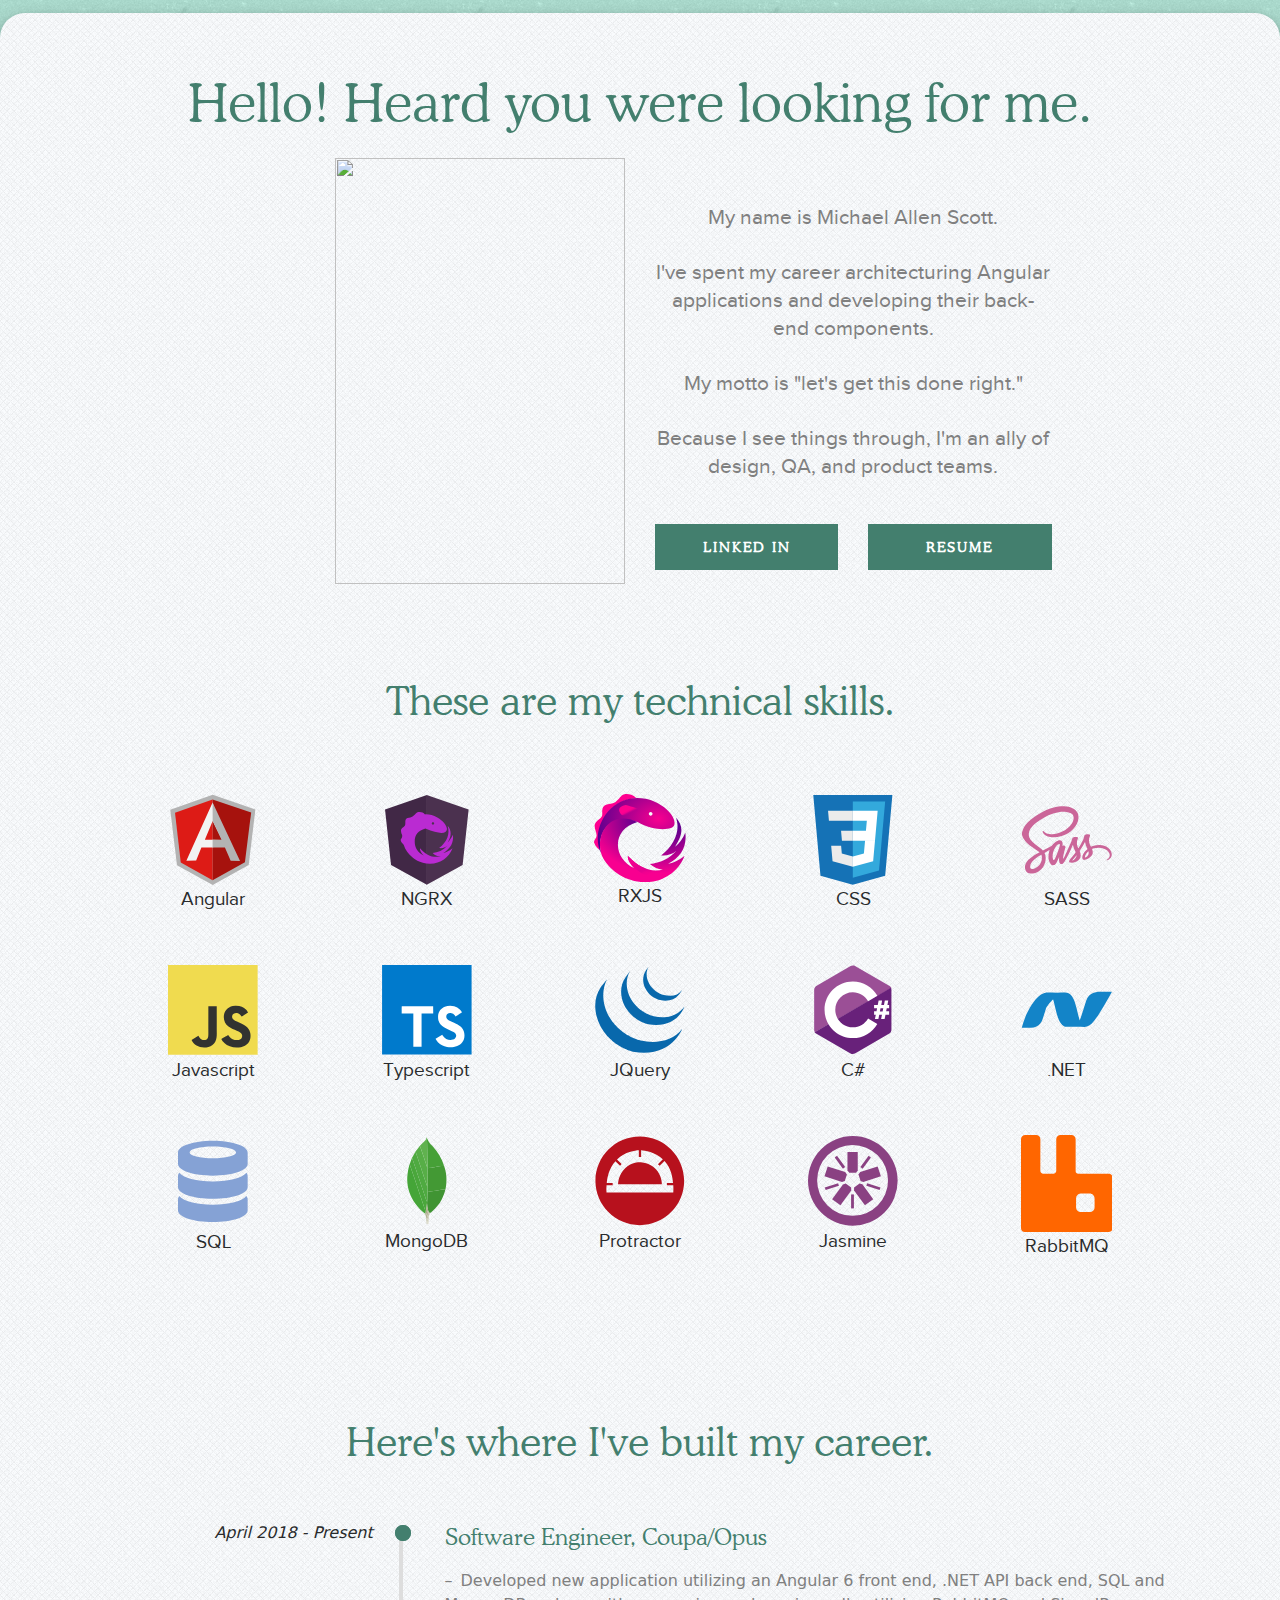
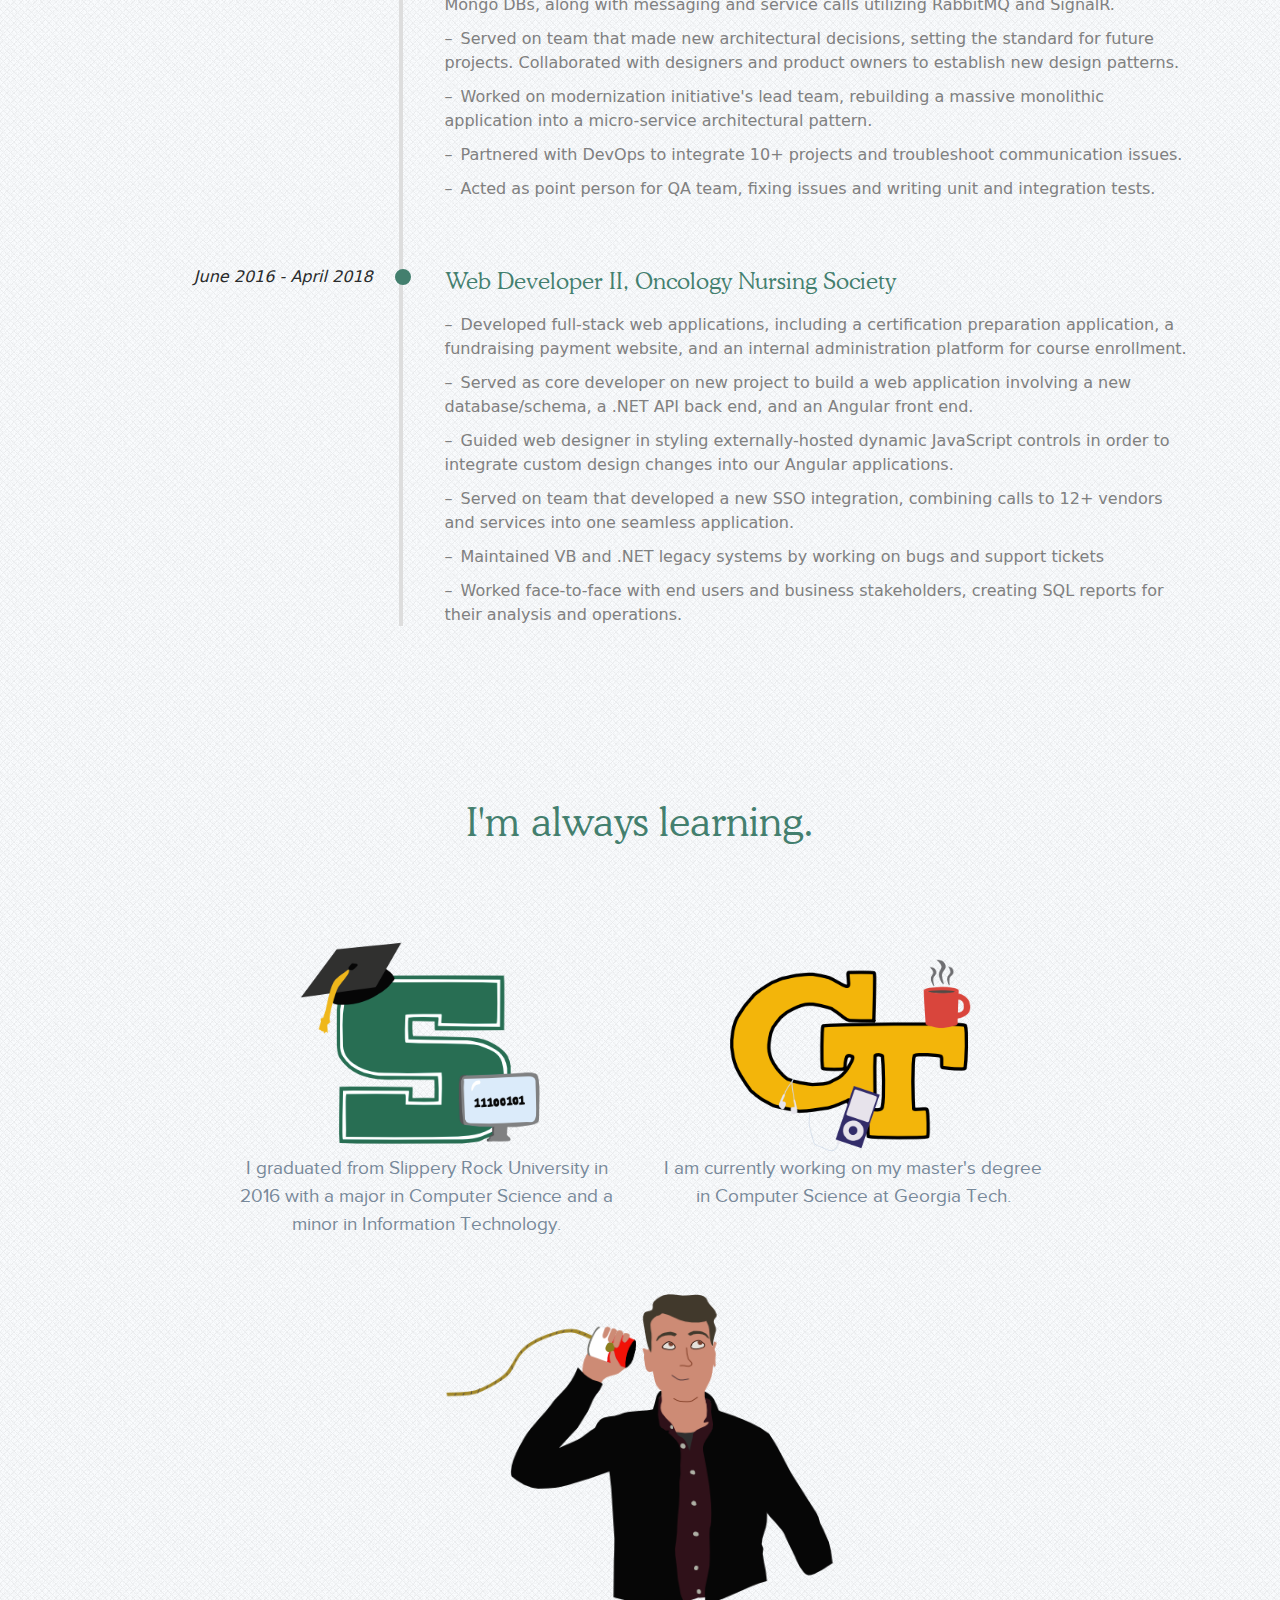
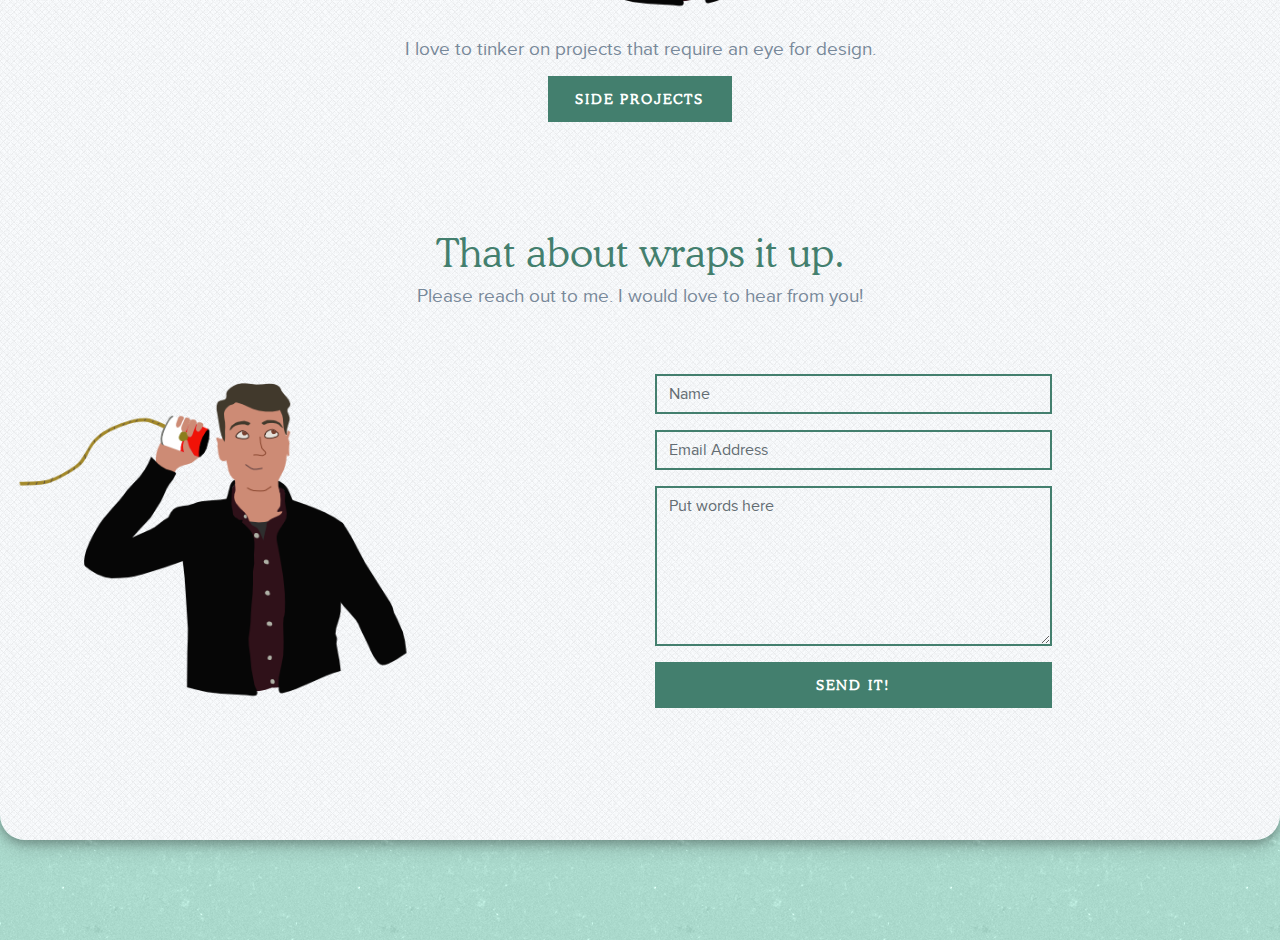
==== commit b20941d7: "More Responsive Changes" ====
--- a/index.html
+++ b/index.html
@@ -28,7 +28,7 @@
 <!--div class="center-content about-me-section">
             <div class="about-me-text">
                 I’m a full-stack developer and go-to problem solver. I’ve spent the past 3 years
-                architecting/developing Angular applications and their back-end components. I’ve developed many
+                architecting Angular applications and developing their back-end components. I’ve developed many
                 diﬀerent database schemas, API designs, and Angular state management/REST call patterns. When a problem
                 arises, I work tirelessly to connect our various software teams until it’s resolved. I’ve seen my
                 projects succeed and I’ve seen my projects fail. I’m an unﬂagging learner who was raised to believe
@@ -42,25 +42,32 @@
         <div class="section">
             <div class="row">
                 <div class="col-12 text-center greeting-text">
-                    Hi. My name is Michael Allen Scott.
-                </div>
-            </div>
-            <div class="row">
-                <div class="col-3 offset-3 text-center">
-                    <img class="hello-image" src="./assets/images/hello-image.png">
-                </div>
-                <div class="col-4  text-center">
+                    Hello! Heard you were looking for me.
+                </div>
+            </div>
+            <div class="row">
+                <div class="col-6 col-md-3 offset-3 offset-md-3 text-center">
+                    <img class="hello-image" src="./assets/images/hello-image-alt-6.png">
+                </div>
+                <div class="col-12 col-md-4 text-center">
                     <div class="row">
                         <div class="col-12 text-center about-me-text">
-                            I’m a full-stack developer and go-to problem solver. I’ve spent the past 3 years
-                            architecting/developing Angular applications and their back-end components.
+                            My name is Michael Allen Scott.
+                            <br><br>
+                            I've spent my career architecturing Angular applications and developing their back-end
+                            components.
+                            <br><br>
+                            My motto is "let's get this done right."
+                            <br><br>
+                            Because I see things through, I'm an ally of design, QA, and product teams.
                         </div>
                     </div>
                     <div class="row">
-                        <div class="col-6 text-center">
-                            <a href="https://www.linkedin.com/in/michael-scott-75174b11a/" class="btn btn-primary common-button" role="button">Linked In</a>
-                        </div>
-                        <div class="col-6 text-center">
+                        <div class="col-4 offset-2 col-md-6 offset-md-0 text-center">
+                            <a href="https://www.linkedin.com/in/michael-scott-75174b11a/" class="btn btn-primary common-button"
+                                role="button">Linked In</a>
+                        </div>
+                        <div class="col-4 col-md-6 text-center">
                             <button class="btn common-button" onclick="openResumePDF()">Resume</button>
                         </div>
                     </div>
@@ -70,19 +77,19 @@
 
         <div class="section">
             <div class="row">
-                <div class="col-12 text-center section-header-text">
-                    I’ve gathered quite a few skills from my experiences.
-                </div>
-            </div>
-
-            <div class="row">
+                <div class="col-12 text-center section-header-text technical-skills-header">
+                    These are my technical skills.
+                </div>
+            </div>
+
+            <!--div class="row">
                 <div class="col-12 text-center section-sub-header-text">
-                    (hover over each skill for more info.)
-                </div>
-            </div>
-
-            <div class="row">
-                <div class="col-2 offset-1">
+                    (hover over each skill for more info)
+                </div>
+            </div-->
+
+            <div class="row">
+                <div class="icon-div col-4 col-md-2 offset-md-1">
                     <span class="row">
                         <span class="col-12 text-center">
                             <svg width="50%" viewBox="0 0 128 128">
@@ -99,7 +106,7 @@
                     </span>
                 </div>
 
-                <div class="col-2">
+                <div class="icon-div col-4 col-md-2">
                     <span class="row">
                         <span class="col-12 text-center">
                             <svg width="50%" viewBox="0 0 1000 1000" version="1.1" xmlns="http://www.w3.org/2000/svg"
@@ -122,7 +129,7 @@
                     </span>
                 </div>
 
-                <div class="col-2">
+                <div class="icon-div col-4 col-md-2">
                     <span class="row">
                         <span class="col-12 text-center">
                             <svg width="50%" xmlns="http://www.w3.org/2000/svg" xmlns:xlink="http://www.w3.org/1999/xlink"
@@ -172,7 +179,7 @@
                     </span>
                 </div>
 
-                <div class="col-2">
+                <div class="icon-div col-4 col-md-2">
                     <span class="row">
                         <span class="col-12 text-center">
                             <svg width="50%" viewBox="0 0 128 128">
@@ -190,7 +197,7 @@
                     </span>
                 </div>
 
-                <div class="col-2">
+                <div class="icon-div col-4 col-md-2">
                     <span class="row">
                         <span class="col-12 text-center">
                             <svg width="50%" viewBox="0 0 128 128">
@@ -202,12 +209,10 @@
                         <span class="col-12 text-center caption">SASS</span>
                     </span>
                 </div>
-            </div>
-
-            <br />
-
-            <div class="row">
-                <div class="col-2 offset-1">
+
+                <br />
+
+                <div class="icon-div col-4 col-md-2 offset-md-1">
                     <span class="row">
                         <span class="col-12 text-center">
                             <svg width="50%" viewBox="0 0 128 128">
@@ -221,7 +226,7 @@
                     </span>
                 </div>
 
-                <div class="col-2">
+                <div class="icon-div col-4 col-md-2">
                     <span class="row">
                         <span class="col-12 text-center">
                             <svg xmlns="http://www.w3.org/2000/svg" id="typescript" width="50%" viewBox="0 0 128 128">
@@ -238,7 +243,7 @@
                     </span>
                 </div>
 
-                <div class="col-2">
+                <div class="icon-div col-4 col-md-2">
                     <span class="row">
                         <span class="col-12 text-center">
                             <svg width="50%" viewBox="0 0 128 128">
@@ -251,7 +256,7 @@
                     </span>
                 </div>
 
-                <div class="col-2">
+                <div class="icon-div col-4 col-md-2">
                     <span class="row">
                         <span class="col-12 text-center">
                             <svg width="50%" viewBox="0 0 128 128">
@@ -266,7 +271,7 @@
                     </span>
                 </div>
 
-                <div class="col-2">
+                <div class="icon-div col-4 col-md-2">
                     <span class="row">
                         <span class="col-12 text-center">
                             <svg width="50%" viewBox="0 0 128 128">
@@ -278,12 +283,9 @@
                         <span class="col-12 text-center caption">.NET</span>
                     </span>
                 </div>
-            </div>
-
-            <br />
-
-            <div class="row">
-                <div class="col-2 offset-1">
+
+                <br />
+                <div class="icon-div col-4 col-md-2 offset-md-1">
                     <span class="row">
                         <span class="col-12 text-center">
                             <svg width="38%" viewBox="0 0 768 1024" xmlns="http://www.w3.org/2000/svg">
@@ -296,7 +298,7 @@
                     </span>
                 </div>
 
-                <div class="col-2">
+                <div class="icon-div col-4 col-md-2">
                     <span class="row">
                         <span class="col-12 text-center">
                             <svg width="50%" viewBox="0 0 128 128">
@@ -324,7 +326,7 @@
                     </span>
                 </div>
 
-                <div class="col-2">
+                <div class="icon-div col-4 col-md-2">
                     <span class="row">
                         <span class="col-12 text-center">
                             <svg width="50%" xmlns="http://www.w3.org/2000/svg" xmlns:xlink="http://www.w3.org/1999/xlink"
@@ -339,7 +341,7 @@
                     </span>
                 </div>
 
-                <div class="col-2">
+                <div class="icon-div col-4 col-md-2">
                     <span class="row">
                         <span class="col-12 text-center">
                             <svg width="50%" xmlns="http://www.w3.org/2000/svg" id="Layer_1" data-name="Layer 1"
@@ -373,7 +375,7 @@
                     </span>
                 </div>
 
-                <div class="col-2">
+                <div class="icon-div col-4 col-md-2">
                     <span class="row">
                         <span class="col-12 text-center">
                             <svg width="50%" xmlns="http://www.w3.org/2000/svg" viewBox="0 0 256 271"
@@ -392,7 +394,7 @@
         <div class="section">
             <div class="row">
                 <div class="col-12 text-center section-header-text">
-                    I’ve worked at a couple different places.
+                    Here's where I've built my career.
                 </div>
             </div>
             <div class="timeline">
@@ -403,21 +405,18 @@
                     <div class="body">
                         <p class="job-title">Software Engineer, Coupa/Opus</p>
                         <ul>
-                            <li>Served on a team of 8 developers working together with Product and QA to create a brand
-                                new
-                                project that would set the standard for future projects </li>
-                            <li>Worked on the lead team developing the modernization project, rebuilding a massive
-                                monolithic application into a micro-service architecture pattern </li>
-                            <li>Developed new application utilizing an Angular 6 front-end, .NET API back-end, SQL and
-                                Mongo DB's, along with messaging and service calls utilizing RabbitMQ and SignalR</li>
-                            <li>Gained ﬁrst hand experience solving many diﬀerent communication problems when
-                                integrating
-                                10+ diﬀerent projects that needed to talk simultaneously. Worked with DevOps closely to
-                                track down and discuss resolutions to these problems </li>
-                            <li>Served as core creator and implementer of Angular design patterns and reactive
-                                implementations. Worked with Designer to take static mock ups and implement CSS to make
-                                design goals a reality </li>
-                            <li>Worked directly with QA ﬁxing issues, writing Unit Tests and Integration Tests</li>
+                            <li>Developed new application utilizing an Angular 6 front end, .NET API back end, SQL and
+                                Mongo DBs, along with messaging and service calls utilizing RabbitMQ and SignalR.</li>
+                            <li>Served on team that made new architectural decisions,
+                                setting the standard for future projects. Collaborated with designers and product
+                                owners
+                                to establish new design patterns. </li>
+                            <li>Worked on modernization initiative's lead team, rebuilding a massive
+                                monolithic application into a micro-service architectural pattern. </li>
+                            <li>Partnered with DevOps to integrate 10+ projects and troubleshoot communication issues.
+                            </li>
+                            <li>Acted as point person for QA team, fixing issues and writing unit and integration
+                                tests.</li>
                         </ul>
                     </div>
                 </div>
@@ -428,21 +427,21 @@
                     <div class="body">
                         <p class="job-title">Web Developer II, Oncology Nursing Society</p>
                         <ul>
-                            <li>Developed full-stack web applications, including a certiﬁcation-preparation
+                            <li>Developed full-stack web applications, including a certiﬁcation preparation
                                 application, a
                                 fundraising payment website, and an internal administration platform for course
-                                enrollment
+                                enrollment.
                             </li>
                             <li>Served as core developer on new project to build a web application involving a new
-                                database/schema, a .NET API back-end, and an Angular front-end </li>
+                                database/schema, a .NET API back end, and an Angular front end. </li>
                             <li>Guided web designer in styling externally-hosted dynamic JavaScript controls in order
                                 to
-                                integrate custom design changes into our Angular applications</li>
+                                integrate custom design changes into our Angular applications.</li>
                             <li>Served on team that developed a new SSO integration, combining calls to 12+ vendors and
-                                services into one seamless application </li>
+                                services into one seamless application. </li>
                             <li>Maintained VB and .NET legacy systems by working on bugs and support tickets</li>
                             <li>Worked face-to-face with end users and business stakeholders, creating SQL reports for
-                                their analysis and operations </li>
+                                their analysis and operations. </li>
                         </ul>
                     </div>
                 </div>
@@ -450,13 +449,13 @@
         </div>
 
         <div class="section">
-            <div class="row">
+            <div class="row other-info-section">
                 <div class="col-12 text-center section-header-text other-section-header">
-                    Hmm...what else?
-                </div>
-            </div>
-            <div class="row">
-                <div class="offset-2 col-4 text-center">
+                    I'm always learning.
+                </div>
+            </div>
+            <div class="row other-info-section">
+                <div class="col-10 offset-1 offset-md-2 col-md-4 text-center">
                     <div class="row text-center">
                         <div class="offset-2 col-8 text-center">
                             <img class="school-images" src="./assets/images/sru.png">
@@ -469,7 +468,7 @@
                         </div>
                     </div>
                 </div>
-                <div class="col-4 text-center gt-half">
+                <div class="col-md-4 offset-md-0 col-10 offset-1 text-center gt-half">
                     <div class="row text-center">
                         <div class="offset-2 col-8 text-center">
                             <img class="school-images" src="./assets/images/gt.png">
@@ -477,24 +476,25 @@
                     </div>
                     <div class="row text-center">
                         <div class="col-12 text-center section-sub-header-text">
-                            I am current taking courses to get my masters in Computer Science at Georgia Tech.
-                        </div>
-                    </div>
-                </div>
-            </div>
-            <div class="row">
-                <div class="offset-4 col-4 text-center">
+                            I am currently working on my master's degree in Computer Science at Georgia Tech.
+                        </div>
+                    </div>
+                </div>
+            </div>
+            <div class="row other-info-section">
+                <div class="col-10 offset-1 offset-md-4 col-md-4 text-center">
                     <img class="contact-image" src="./assets/images/contact-me.png">
                 </div>
             </div>
             <div class="row">
                 <div class="col-12 text-center section-sub-header-text side-project-subtext">
-                    I spend my free time tinkering with ideas/projects I like.
-                </div>
-            </div>
-            <div class="row">
-                <div class="offset-5 col-2 text-center">
-                    <a href="https://michaelallenscott.github.io/Projects/" class="btn btn-primary common-button" role="button">Side Projects</a>
+                    I love to tinker on projects that require an eye for design.
+                </div>
+            </div>
+            <div class="row">
+                <div class=" offset-3 col-6 offset-md-5 col-md-2 text-center">
+                    <a href="https://michaelallenscott.github.io/Projects/" class="btn btn-primary common-button" role="button">Side
+                        Projects</a>
                 </div>
             </div>
         </div>
@@ -507,11 +507,17 @@
             </div>
             <div class="row">
                 <div class="col-12 text-center section-sub-header-text">
-                    Please reach out to me, I would love to hear from you!
-                </div>
-            </div>
-            <div class="row">
-                <div class="col-4 offset-2 text-center">
+                    Please reach out to me. I would love to hear from you!
+                </div>
+            </div>
+
+            <form action="https://formspree.io/michaelallenscott55@gmail.com" method="POST" autocomplete="off" />
+
+            <div class="row">
+                <div class="col-10 offset-1 col-md-4 offset-md-0 order-md-2 text-center">
+                    <img class="contact-image" src="./assets/images/contact-me.png">
+                </div>
+                <div class="col-10 offset-1 col-md-4 offset-md-2 order-md-1  text-center">
                     <div class="row text-center">
                         <div class="col-12 text-center">
                             <div class="form-group">
@@ -537,13 +543,10 @@
                     <div class="row text-center">
                         <div class="col-12 text-center">
                             <div class="form-group">
-                                <button class="btn common-button">Send it!</button>
+                                <button type="submit" class="btn common-button">Send it!</button>
                             </div>
                         </div>
                     </div>
-                </div>
-                <div class="col-4 text-center">
-                    <img class="contact-image" src="./assets/images/contact-me.png">
                 </div>
             </div>
         </div>
--- a/css/0-common.css
+++ b/css/0-common.css
@@ -28,7 +28,6 @@
 
 .section-header-text {
     font-family: "primary";
-    font-size: 30pt;
     color: hsl(163, 31%, 38%);
 }
 
@@ -42,8 +41,8 @@
 .common-button {
     text-transform: uppercase;
     border: 2px solid hsl(163, 31%, 38%);
-    border-radius: 0px;;
-    background-color:hsl(163, 31%, 38%);
+    border-radius: 0px;
+    background-color: hsl(163, 31%, 38%);
     font-size: 14px;
     color: white;
     font-size: 12px;
@@ -64,4 +63,161 @@
     height: 1.5em;
     width: 1.5em;
     color: #fff;
-  }+}
+
+/* MEDIA QUERIES */
+
+/* smartphones, iPhone, portrait 480x320 phones */
+@media (min-width:320px)  {
+    .container {
+        width: 95%;
+    }
+
+    .section-header-text {
+        font-size: 18pt;
+    }
+
+    .section-sub-header-text {
+        font-size: 10pt;
+        margin-bottom: 5%;
+    }
+    
+    .common-button {
+        border: 2px solid hsl(163, 31%, 38%);
+        font-size: 8px;
+    }
+
+    .section {
+        margin-bottom: 20%;
+    }
+}
+
+/* portrait e-readers (Nook/Kindle), smaller tablets @ 600 or @ 640 wide. */
+@media (min-width:481px)  { 
+    .container {
+        width: 100%;
+    }
+
+    .section {
+        margin-bottom: 8%;
+    }
+
+    .section-header-text {
+        font-size: 18pt;
+    }
+
+    .section-sub-header-text {
+        font-size: 11pt;
+        margin-bottom: 5%;
+    }
+    
+    .common-button {
+        border: 2px solid hsl(163, 31%, 38%);
+        font-size: 8px;
+    }
+}
+
+/* portrait tablets, portrait iPad, landscape e-readers, landscape 800x480 or 854x480 phones */
+@media (min-width:641px)  {  
+    .container {
+        width: 100%;
+    }
+
+    .section {
+        margin-bottom: 8%;
+    }
+
+    
+    .section-header-text {
+        font-size: 25pt;
+    }
+
+    .section-sub-header-text {
+        font-size: 12pt;
+        margin-bottom: 5%;
+    }
+    
+    .common-button {
+        border: 2px solid hsl(163, 31%, 38%);
+        font-size: 12px;
+    }
+
+}
+
+/* tablet, landscape iPad, lo-res laptops ands desktops */
+@media (min-width:961px)  { 
+    .container {
+        width: 100%;
+    }
+
+    .section {
+        margin-bottom: 8%;
+    }
+
+    
+    .section-header-text {
+        font-size: 30pt;
+    }
+
+    .section-sub-header-text {
+        font-size: 14pt;
+        margin-bottom: 5%;
+    }
+    
+    .common-button {
+        border: 2px solid hsl(163, 31%, 38%);
+        font-size: 14px;
+    }
+}
+
+/* big landscape tablets, laptops, and desktops */
+@media (min-width:1025px) { 
+    .container {
+        width: 100%;
+    }
+
+    .section {
+        margin-bottom: 8%;
+    }
+
+    
+    .section-header-text {
+        font-size: 30pt;
+    }
+
+    .section-sub-header-text {
+        font-size: 14pt;
+        margin-bottom: 5%;
+    }
+    
+    .common-button {
+        border: 2px solid hsl(163, 31%, 38%);
+        font-size: 14px;
+    }
+}
+
+/* hi-res laptops and desktops */
+@media (min-width:1281px) {  
+    .container {
+        width: 100%;
+    }
+
+    .section {
+        margin-bottom: 8%;
+    }
+
+    
+    .section-header-text {
+        font-size: 30pt;
+    }
+
+    .section-sub-header-text {
+        font-size: 14pt;
+        margin-bottom: 5%;
+    }
+    
+    .common-button {
+        border: 2px solid hsl(163, 31%, 38%);
+        font-size: 14px;
+    }
+}--- a/css/1-hello.css
+++ b/css/1-hello.css
@@ -1,11 +1,13 @@
 .hello-image {
     width: 100%;
+    margin-top: 5%
 }
 
 .greeting-text {
     font-family: "primary";
     font-size: 40pt;
     color: hsl(163, 31%, 38%);
+    margin-top: 4%
 }
 
 .about-me-text {
@@ -14,6 +16,93 @@
     font-size: 16pt;
     color: grey;
     line-height: 1.3;
-    margin-top: 30%;
+    margin-top: 14%;
     margin-bottom: 10%;
+}
+
+/* MEDIA QUERIES */
+
+/* smartphones, iPhone, portrait 480x320 phones */
+@media (min-width:320px)  {
+    .greeting-text {
+        font-size: 16pt;
+        margin-top: 4%;
+    }
+
+    .about-me-text {
+        font-size: 11pt;
+        margin-top: 5%;
+        margin-bottom: 5%;
+    }
+}
+
+/* portrait e-readers (Nook/Kindle), smaller tablets @ 600 or @ 640 wide. */
+@media (min-width:481px)  {
+    .greeting-text {
+        font-size: 20pt;
+        margin-top: 4%;
+    } 
+
+    .about-me-text {
+        font-size: 12pt;
+        margin-top: 14%;
+        margin-bottom: 10%;
+    }
+}
+
+/* portrait tablets, portrait iPad, landscape e-readers, landscape 800x480 or 854x480 phones */
+@media (min-width:641px)  {  
+    .greeting-text {
+        font-size: 30pt;
+        margin-top: 4%;
+    }
+
+    .about-me-text {
+        font-size: 13pt;
+        margin-top: 14%;
+        margin-bottom: 10%;
+    }
+
+}
+
+/* tablet, landscape iPad, lo-res laptops ands desktops */
+@media (min-width:961px)  { 
+    .greeting-text {
+        font-size: 40pt;
+        margin-top: 4%;
+    }
+
+    .about-me-text {
+        font-size: 16pt;
+        margin-top: 14%;
+        margin-bottom: 10%;
+    }
+}
+
+/* big landscape tablets, laptops, and desktops */
+@media (min-width:1025px) { 
+    .greeting-text {
+        font-size: 40pt;
+        margin-top: 4%;
+    }
+
+    .about-me-text {
+        font-size: 16pt;
+        margin-top: 14%;
+        margin-bottom: 10%;
+    }
+}
+
+/* hi-res laptops and desktops */
+@media (min-width:1281px) {  
+    .greeting-text {
+        font-size: 40pt;
+        margin-top: 4%;
+    }
+
+    .about-me-text {
+        font-size: 16pt;
+        margin-top: 14%;
+        margin-bottom: 10%;
+    }
 }--- a/css/2-skills.css
+++ b/css/2-skills.css
@@ -1,4 +1,87 @@
 .caption {
     font-family: "secondary";
     font-size: 14pt;
+}
+
+.technical-skills-header {
+    margin-bottom: 5%
+}
+
+.icon-div {
+    margin-bottom: 4%;
+}
+
+/* MEDIA QUERIES */
+
+/* smartphones, iPhone, portrait 480x320 phones */
+@media (min-width:320px)  {
+    .caption {
+        font-family: "secondary";
+        font-size: 10pt;
+    }
+    
+    .technical-skills-header {
+        margin-bottom: 10%
+    }
+}
+
+/* portrait e-readers (Nook/Kindle), smaller tablets @ 600 or @ 640 wide. */
+@media (min-width:481px)  {  
+    .caption {
+        font-family: "secondary";
+        font-size: 14pt;
+    }
+    
+    .technical-skills-header {
+        margin-bottom: 5%
+    }
+}
+
+/* portrait tablets, portrait iPad, landscape e-readers, landscape 800x480 or 854x480 phones */
+@media (min-width:641px)  {  
+    .caption {
+        font-family: "secondary";
+        font-size: 14pt;
+    }
+    
+    .technical-skills-header {
+        margin-bottom: 5%
+    }
+
+}
+
+/* tablet, landscape iPad, lo-res laptops ands desktops */
+@media (min-width:961px)  { 
+    .caption {
+        font-family: "secondary";
+        font-size: 14pt;
+    }
+    
+    .technical-skills-header {
+        margin-bottom: 5%
+    }
+}
+
+/* big landscape tablets, laptops, and desktops */
+@media (min-width:1025px) { 
+    .caption {
+        font-family: "secondary";
+        font-size: 14pt;
+    }
+    
+    .technical-skills-header {
+        margin-bottom: 5%
+    }
+}
+
+/* hi-res laptops and desktops */
+@media (min-width:1281px) {  
+    .caption {
+        font-family: "secondary";
+        font-size: 14pt;
+    }
+    
+    .technical-skills-header {
+        margin-bottom: 5%
+    }
 }--- a/css/3-experience.css
+++ b/css/3-experience.css
@@ -146,4 +146,31 @@
     100% {
         transform: scale(1.5);
     }
+}
+
+/* MEDIA QUERIES */
+
+/* smartphones, iPhone, portrait 480x320 phones */
+@media (min-width:320px)  {
+}
+
+/* portrait e-readers (Nook/Kindle), smaller tablets @ 600 or @ 640 wide. */
+@media (min-width:481px)  {  
+}
+
+/* portrait tablets, portrait iPad, landscape e-readers, landscape 800x480 or 854x480 phones */
+@media (min-width:641px)  {  
+
+}
+
+/* tablet, landscape iPad, lo-res laptops ands desktops */
+@media (min-width:961px)  { 
+}
+
+/* big landscape tablets, laptops, and desktops */
+@media (min-width:1025px) { 
+}
+
+/* hi-res laptops and desktops */
+@media (min-width:1281px) {  
 }--- a/css/4-other.css
+++ b/css/4-other.css
@@ -12,4 +12,49 @@
 
 .side-project-subtext {
     margin-bottom: 1%;
+}
+
+/* MEDIA QUERIES */
+
+/* smartphones, iPhone, portrait 480x320 phones */
+@media (min-width:320px)  {
+    .other-info-section {
+        margin-bottom: 5%;
+    }
+}
+
+/* portrait e-readers (Nook/Kindle), smaller tablets @ 600 or @ 640 wide. */
+@media (min-width:481px)  {  
+    .other-info-section {
+        margin-bottom: 2%;
+    }
+}
+
+/* portrait tablets, portrait iPad, landscape e-readers, landscape 800x480 or 854x480 phones */
+@media (min-width:641px)  { 
+    .other-info-section {
+        margin-bottom: 2%;
+    } 
+
+}
+
+/* tablet, landscape iPad, lo-res laptops ands desktops */
+@media (min-width:961px)  { 
+    .other-info-section {
+        margin-bottom: 2%;
+    }
+}
+
+/* big landscape tablets, laptops, and desktops */
+@media (min-width:1025px) { 
+    .other-info-section {
+        margin-bottom: 2%;
+    }
+}
+
+/* hi-res laptops and desktops */
+@media (min-width:1281px) {
+    .other-info-section {
+        margin-bottom: 2%;
+    }  
 }--- a/css/5-contact.css
+++ b/css/5-contact.css
@@ -12,4 +12,59 @@
     border: 2px solid hsl(163, 31%, 38%);
     border-radius: 0px;
     background-color: transparent;
+}
+
+.form-control:focus {
+    background-color: transparent;
+    border: 2px solid hsl(163, 31%, 38%);
+}
+
+/* MEDIA QUERIES */
+
+/* smartphones, iPhone, portrait 480x320 phones */
+
+@media (min-width:320px) {
+    .contact-image {
+        padding-bottom: 6%;
+    }
+}
+
+/* portrait e-readers (Nook/Kindle), smaller tablets @ 600 or @ 640 wide. */
+
+@media (min-width:481px) {
+    .contact-image {
+        padding-bottom: 0%;
+    }
+}
+
+/* portrait tablets, portrait iPad, landscape e-readers, landscape 800x480 or 854x480 phones */
+
+@media (min-width:641px) {
+    .contact-image {
+        padding-bottom: 0%;
+    }
+}
+
+/* tablet, landscape iPad, lo-res laptops ands desktops */
+
+@media (min-width:961px) {
+    .contact-image {
+        padding-bottom: 0%;
+    }
+}
+
+/* big landscape tablets, laptops, and desktops */
+
+@media (min-width:1025px) {
+    .contact-image {
+        padding-bottom: 0%;
+    }
+}
+
+/* hi-res laptops and desktops */
+
+@media (min-width:1281px) {
+    .contact-image {
+        padding-bottom: 0%;
+    }
 }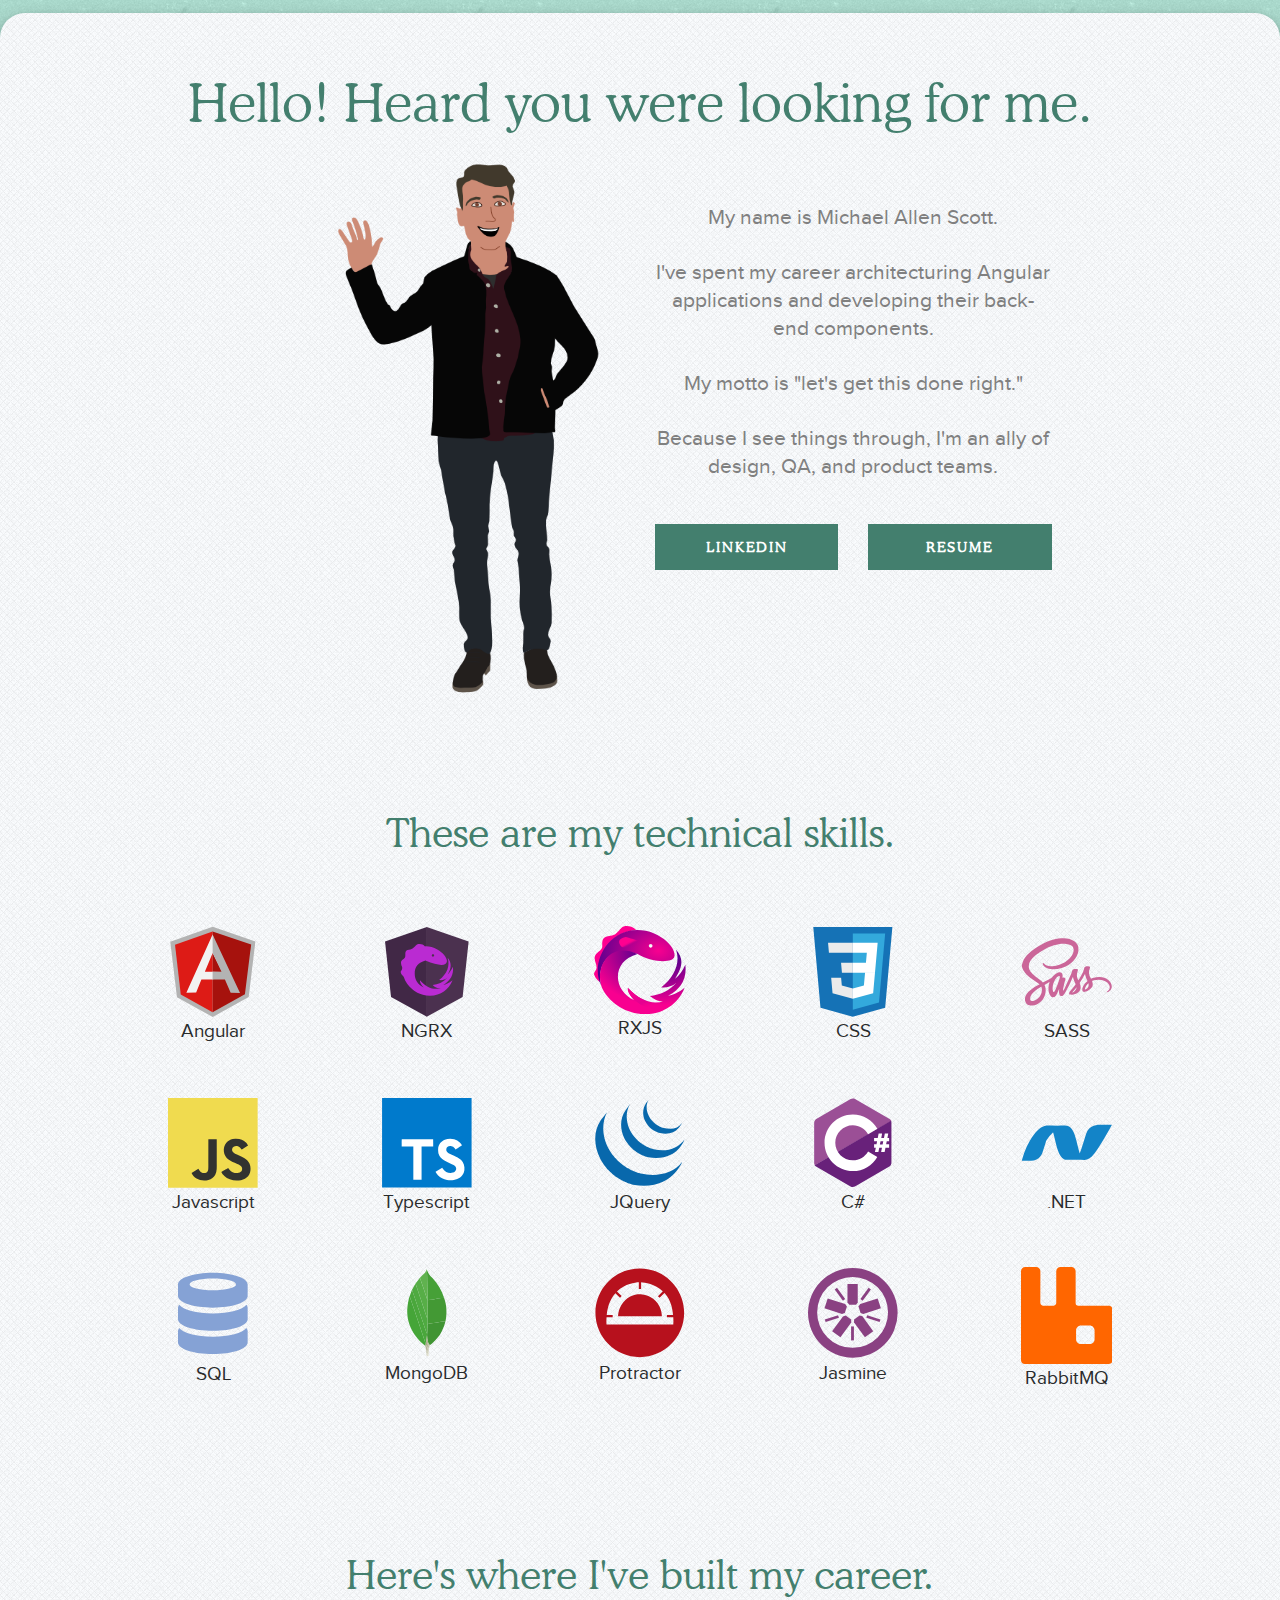
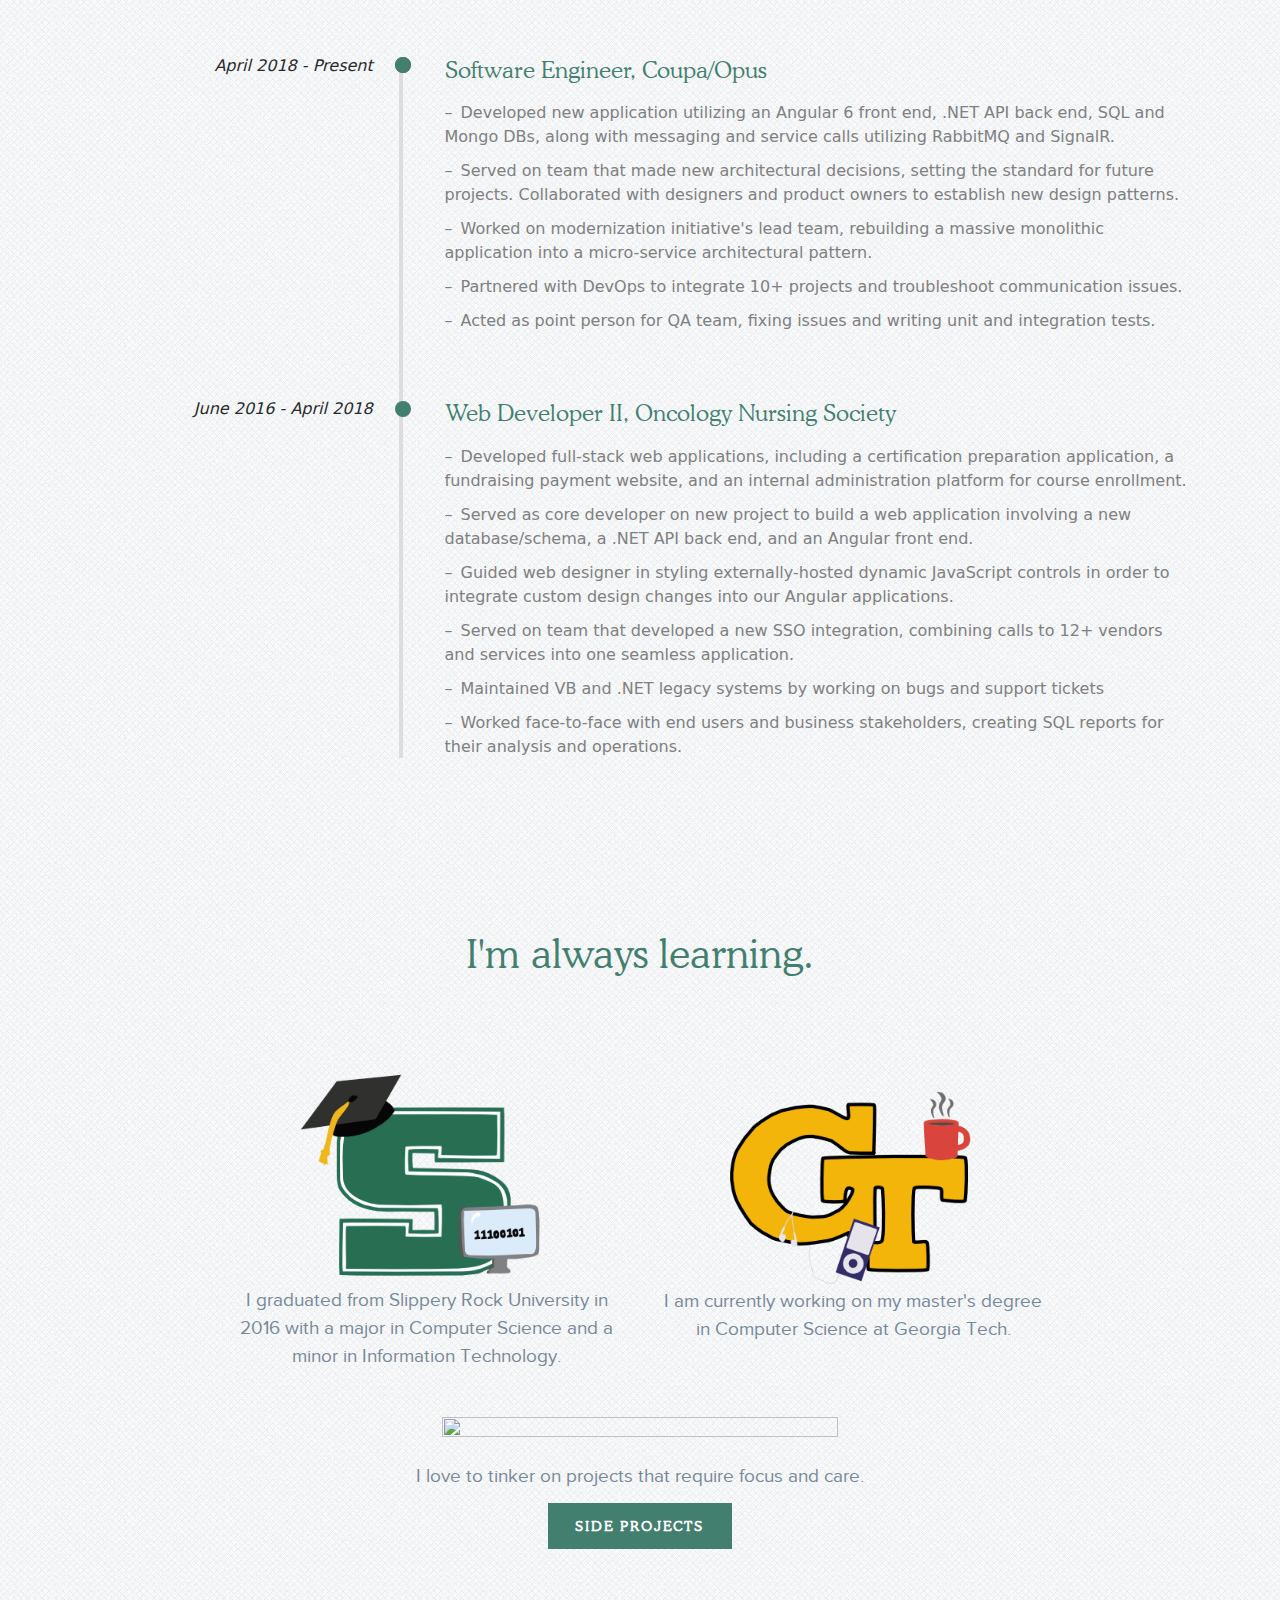
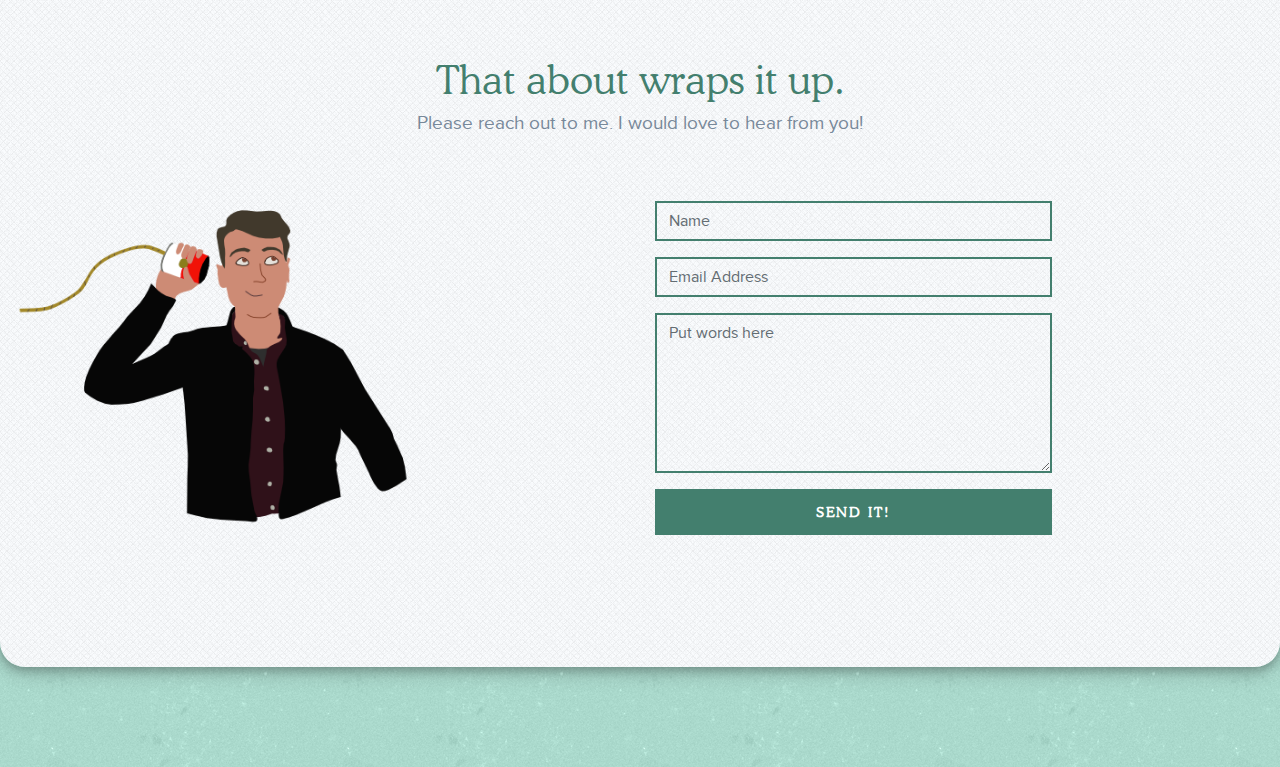
==== commit 652bd590: "Fixed LinkedIn wording" ====
--- a/index.html
+++ b/index.html
@@ -47,7 +47,7 @@
             </div>
             <div class="row">
                 <div class="col-6 col-md-3 offset-3 offset-md-3 text-center">
-                    <img class="hello-image" src="./assets/images/hello-image-alt-6.png">
+                    <img class="hello-image" src="./assets/images/hello-image.png">
                 </div>
                 <div class="col-12 col-md-4 text-center">
                     <div class="row">
@@ -65,7 +65,7 @@
                     <div class="row">
                         <div class="col-4 offset-2 col-md-6 offset-md-0 text-center">
                             <a href="https://www.linkedin.com/in/michael-scott-75174b11a/" class="btn btn-primary common-button"
-                                role="button">Linked In</a>
+                                role="button">LinkedIn</a>
                         </div>
                         <div class="col-4 col-md-6 text-center">
                             <button class="btn common-button" onclick="openResumePDF()">Resume</button>
@@ -483,12 +483,12 @@
             </div>
             <div class="row other-info-section">
                 <div class="col-10 offset-1 offset-md-4 col-md-4 text-center">
-                    <img class="contact-image" src="./assets/images/contact-me.png">
+                    <img class="contact-image" src="./assets/images/projects.png">
                 </div>
             </div>
             <div class="row">
                 <div class="col-12 text-center section-sub-header-text side-project-subtext">
-                    I love to tinker on projects that require an eye for design.
+                    I love to tinker on projects that require focus and care.
                 </div>
             </div>
             <div class="row">
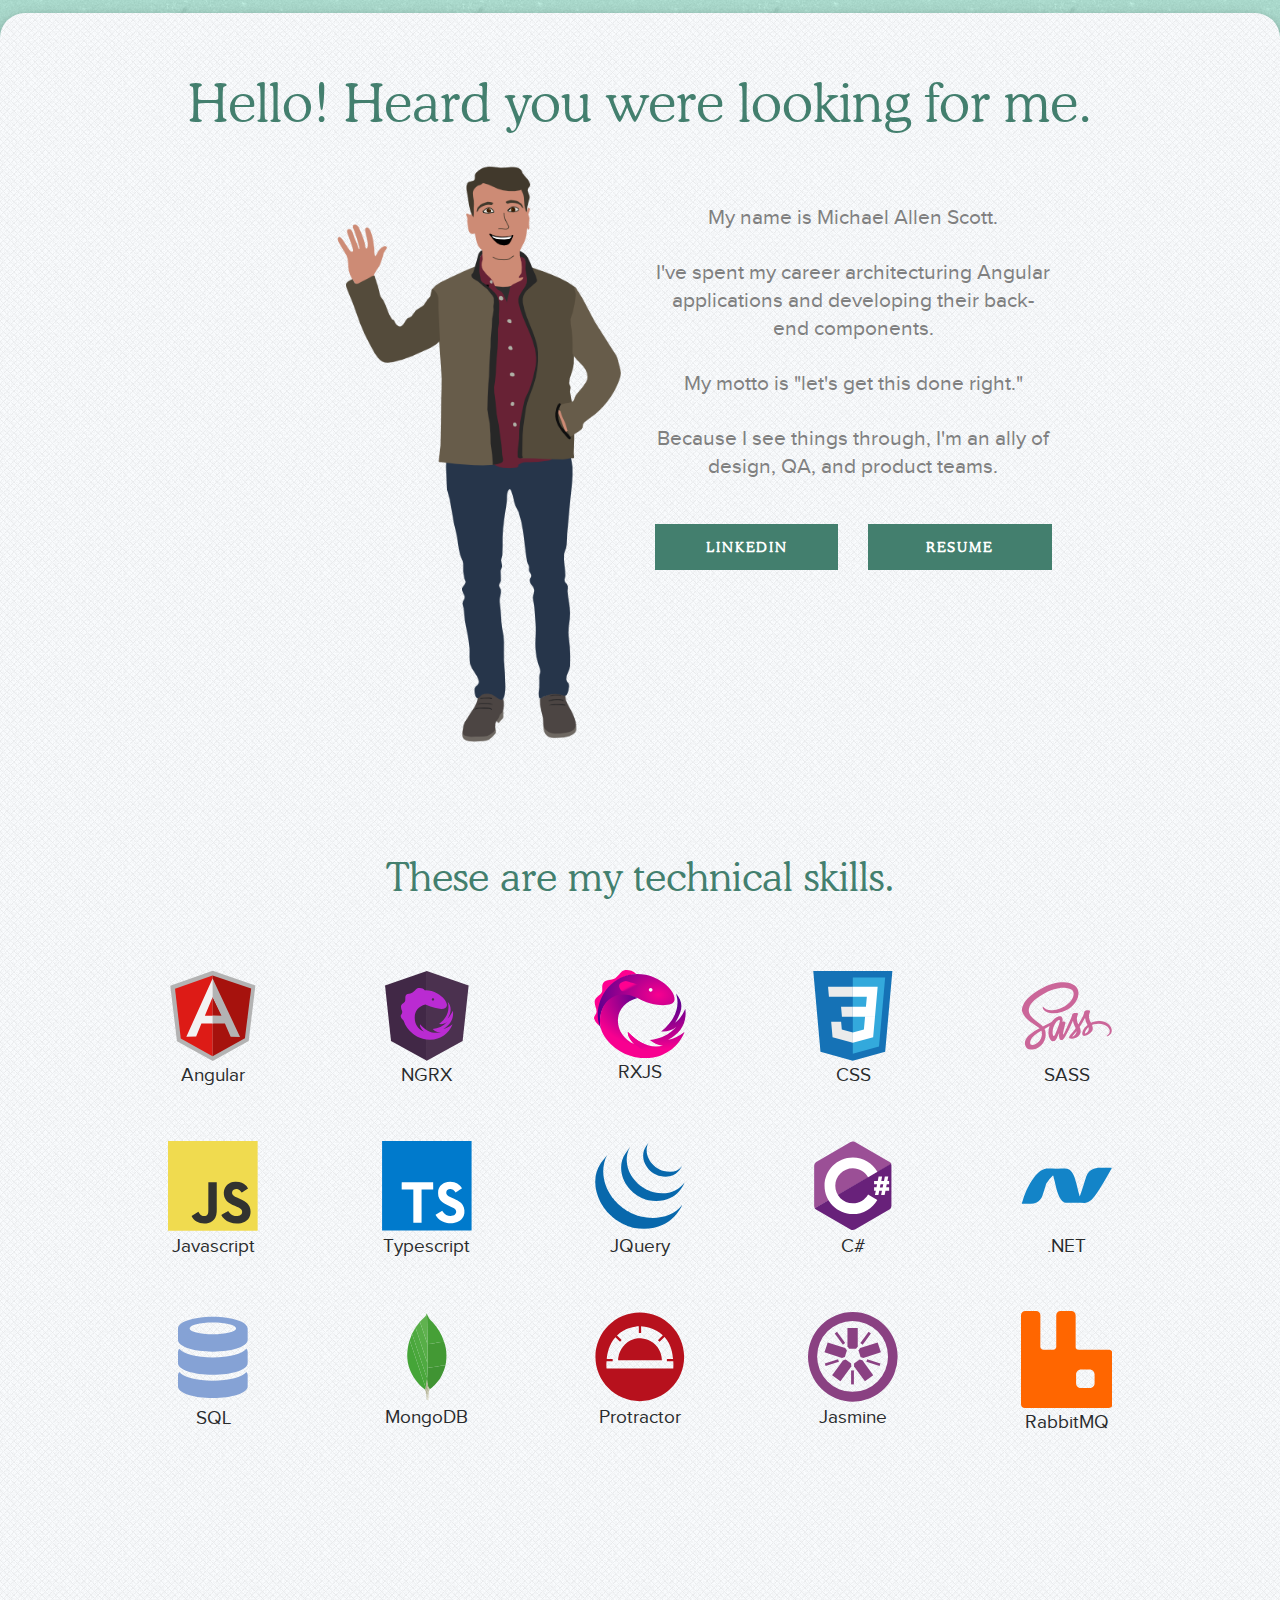
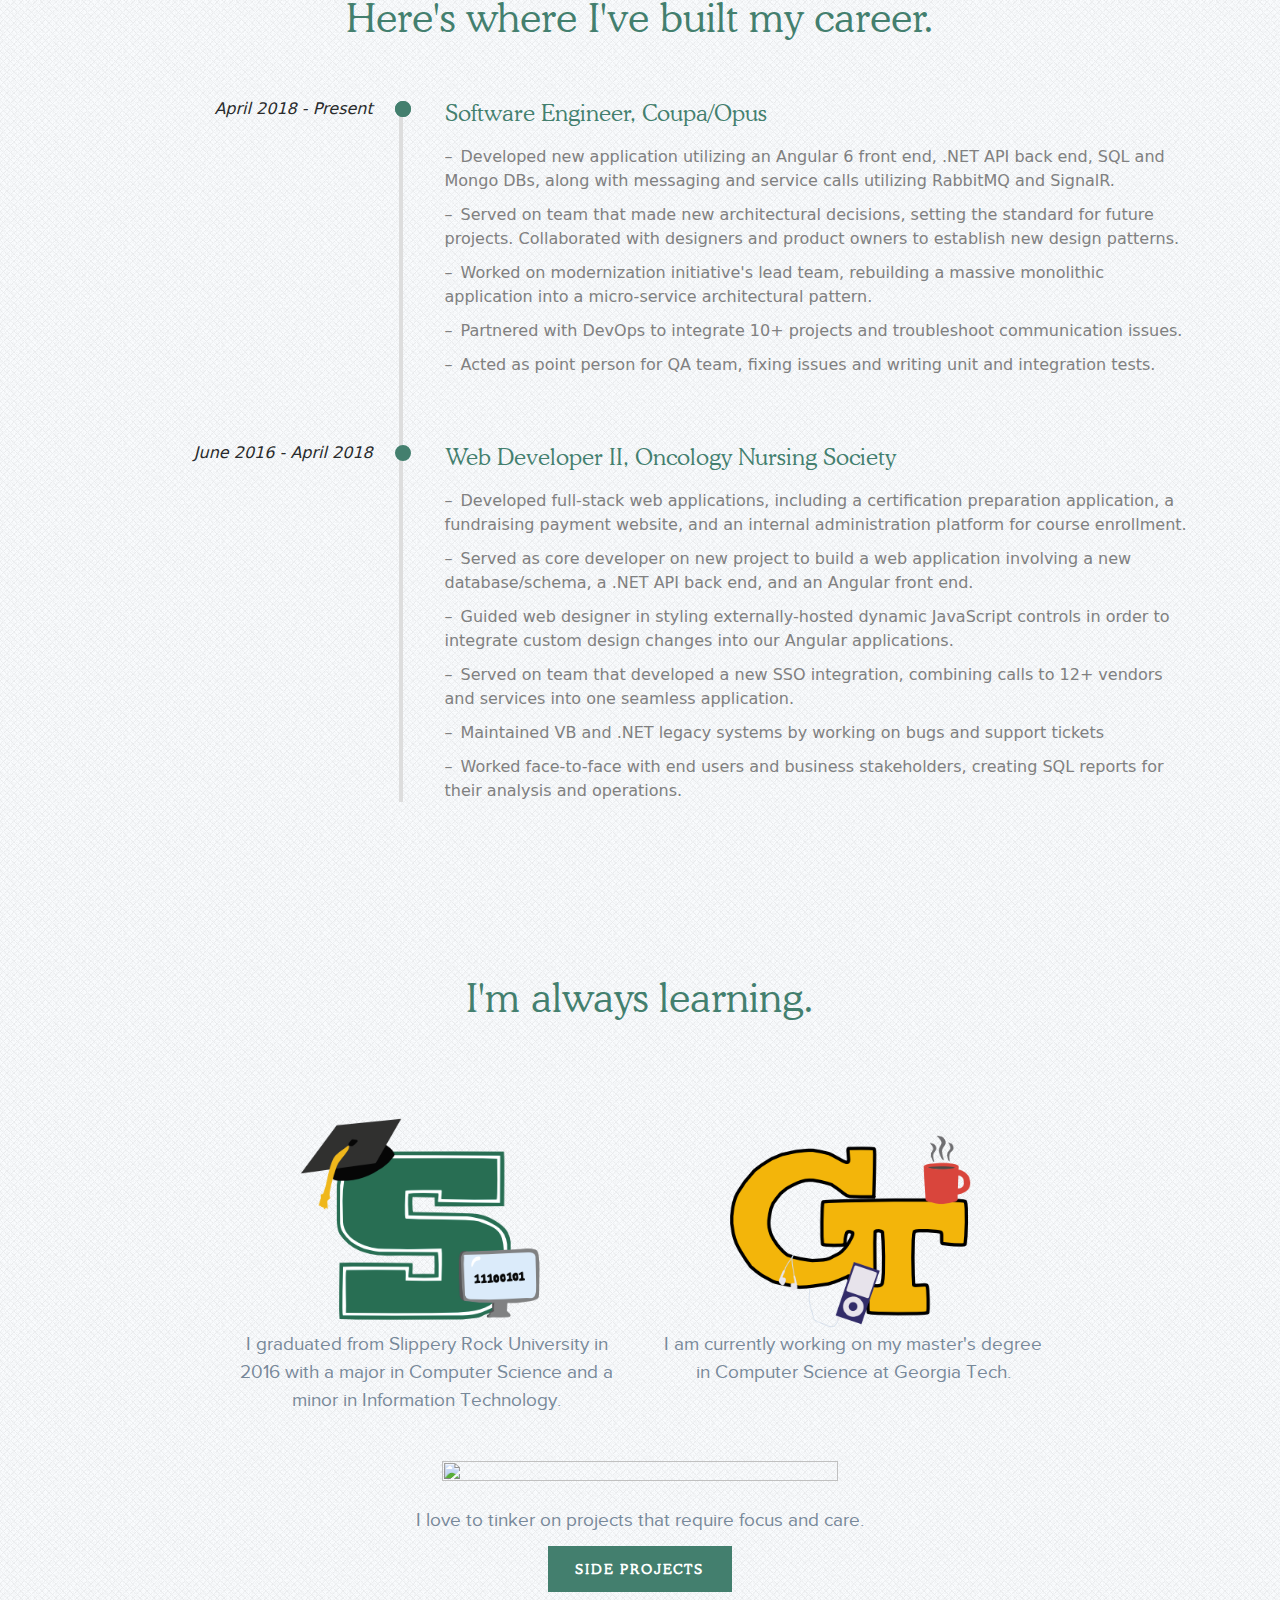
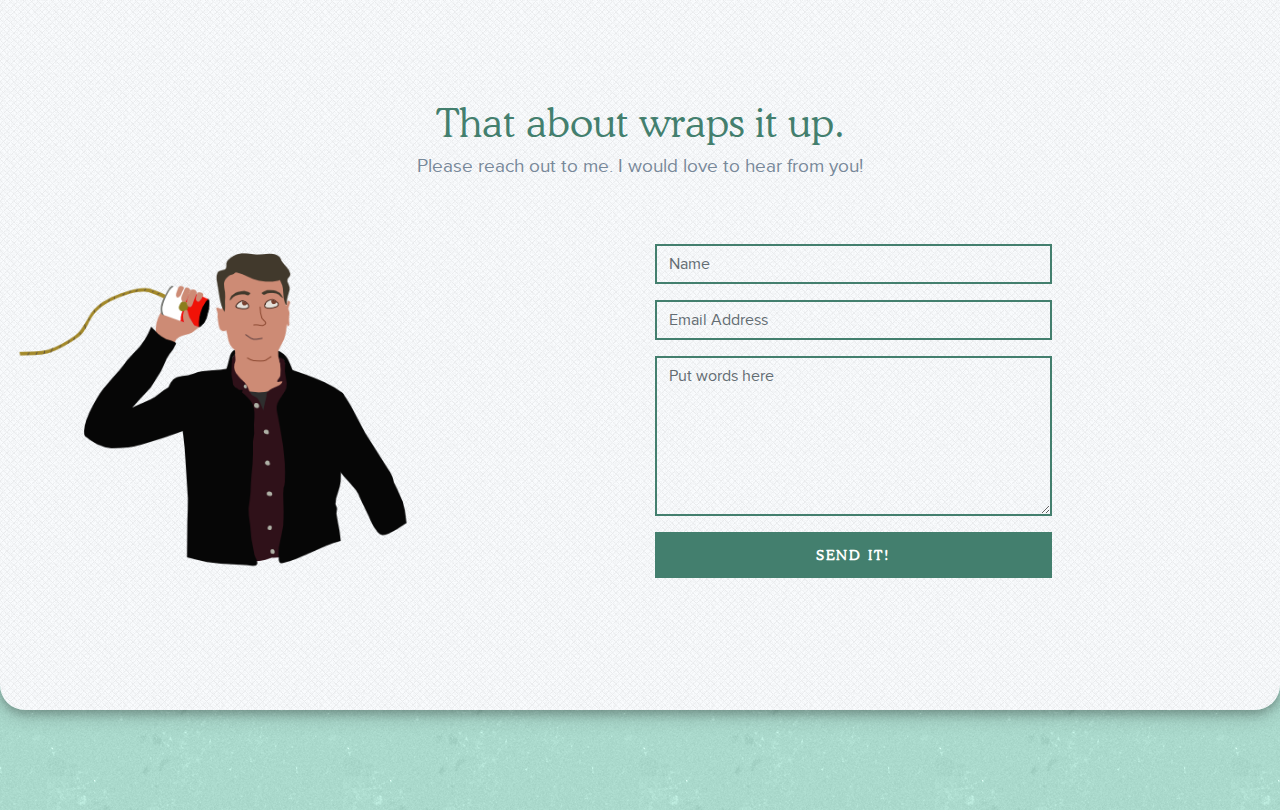
==== commit c852d5c1: "animations" ====
--- a/index.html
+++ b/index.html
@@ -13,6 +13,7 @@
     <link type="text/css" rel="stylesheet" href="./css/3-experience.css" media="screen,projection" />
     <link type="text/css" rel="stylesheet" href="./css/4-other.css" media="screen,projection" />
     <link type="text/css" rel="stylesheet" href="./css/5-contact.css" media="screen,projection" />
+    <link type="text/css" rel="stylesheet" href="./css/animate.css" media="screen,projection" />
 
     <!--Let browser know website is optimized for mobile-->
     <meta name="viewport" content="width=device-width, initial-scale=1.0" />
@@ -37,7 +38,7 @@
         </div-->
 
 <body>
-    <div class="main-body container">
+    <div class="main-body container animated fadeIn">
 
         <div class="section">
             <div class="row">
@@ -46,7 +47,7 @@
                 </div>
             </div>
             <div class="row">
-                <div class="col-6 col-md-3 offset-3 offset-md-3 text-center">
+                <div class="col-6 col-md-3 offset-3 offset-md-3 text-center animated  jackInTheBox">
                     <img class="hello-image" src="./assets/images/hello-image.png">
                 </div>
                 <div class="col-12 col-md-4 text-center">
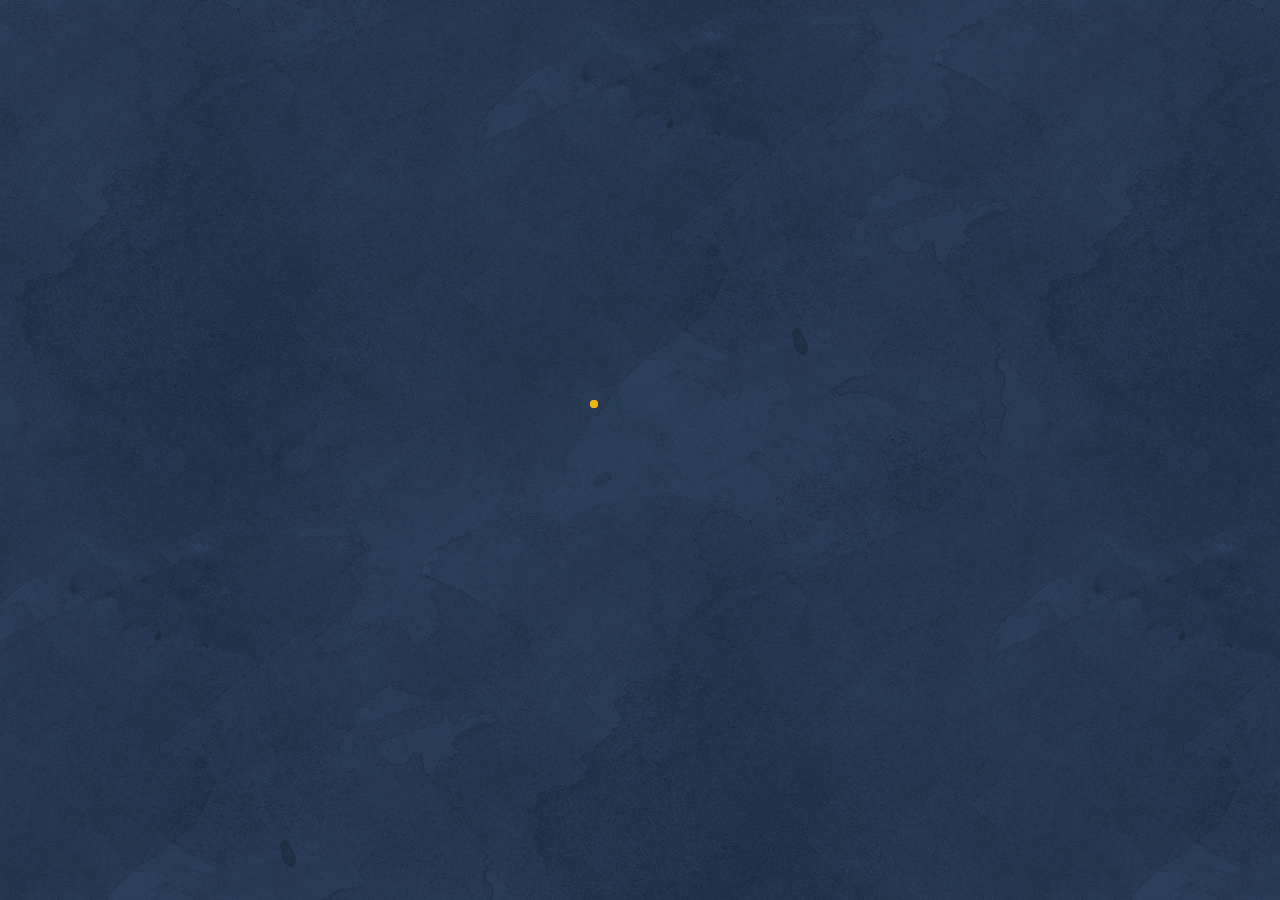
==== commit 83125062: "Updated Site to new style" ====
--- a/index.html
+++ b/index.html
@@ -19,11 +19,11 @@
     <meta name="viewport" content="width=device-width, initial-scale=1.0" />
 </head>
 
+<!--jQuery-->
+<script type="text/javascript" src="./assets/libraries/jquery.js"></script>
+
 <!--Import Custom JS-->
 <script src="./js/common.js"></script>
-
-<!--jQuery-->
-<script type="text/javascript" src="./assets/libraries/jquery.js"></script>
 
 
 <!--div class="center-content about-me-section">
@@ -38,38 +38,35 @@
         </div-->
 
 <body>
-    <div class="main-body container animated fadeIn">
-
+    <div class="loading"><div class="lds-ripple"><div></div><div></div></div></div>
+    <div class="main-body container ">
         <div class="section">
             <div class="row">
-                <div class="col-12 text-center greeting-text">
-                    Hello! Heard you were looking for me.
-                </div>
-            </div>
-            <div class="row">
-                <div class="col-6 col-md-3 offset-3 offset-md-3 text-center animated  jackInTheBox">
+                <div class="col-12 text-center greeting-text animated fadeInLeftBig">
+                    Hi! My name is Michael Allen Scott.
+                </div>
+            </div>
+            <div class="greeting-section row">
+                <div class="col-6 col-md-3 offset-3 offset-md-3 text-center animated jackInTheBox delay-1s">
                     <img class="hello-image" src="./assets/images/hello-image.png">
                 </div>
                 <div class="col-12 col-md-4 text-center">
                     <div class="row">
                         <div class="col-12 text-center about-me-text">
-                            My name is Michael Allen Scott.
+                            Thanks for stopping by my corner of the internet!
                             <br><br>
-                            I've spent my career architecturing Angular applications and developing their back-end
-                            components.
+                            I am a Web Developer, Designer, and Full-Stack Engineer.
                             <br><br>
-                            My motto is "let's get this done right."
-                            <br><br>
-                            Because I see things through, I'm an ally of design, QA, and product teams.
+                            I love building unique projects that explore the full-potential that web development has to offer.
                         </div>
                     </div>
                     <div class="row">
                         <div class="col-4 offset-2 col-md-6 offset-md-0 text-center">
-                            <a href="https://www.linkedin.com/in/michael-scott-75174b11a/" class="btn btn-primary common-button"
+                            <a href="https://www.linkedin.com/in/michael-scott-75174b11a/" class="btn greeting-button common-button"
                                 role="button">LinkedIn</a>
                         </div>
                         <div class="col-4 col-md-6 text-center">
-                            <button class="btn common-button" onclick="openResumePDF()">Resume</button>
+                            <button class="btn greeting-button common-button" onclick="openResumePDF()">Resume</button>
                         </div>
                     </div>
                 </div>
@@ -394,15 +391,18 @@
 
         <div class="section">
             <div class="row">
-                <div class="col-12 text-center section-header-text">
+                <div class="col-12 text-center section-header-text experience-header">
                     Here's where I've built my career.
                 </div>
             </div>
-            <div class="timeline">
-                <div class="entry">
-                    <div class="title current">
+            <div class="company-entry row">
+                <div class="col-4">
+                    <div class="company-info">
+                        <img class="coupa-logo" src="assets/images/coupa-logo.png">
                         <p class="job-dates">April 2018 - Present</p>
                     </div>
+                </div>
+                <div class="col-8">
                     <div class="body">
                         <p class="job-title">Software Engineer, Coupa/Opus</p>
                         <ul>
@@ -421,10 +421,15 @@
                         </ul>
                     </div>
                 </div>
-                <div class="entry">
-                    <div class="title">
+            </div>
+            <div class="company-entry row">
+                <div class="col-4">
+                    <div class="company-info">
+                        <img class="ons-logo" src="assets/images/ons-logo.png">
                         <p class="job-dates">June 2016 - April 2018</p>
                     </div>
+                </div>
+                <div class="col-8">
                     <div class="body">
                         <p class="job-title">Web Developer II, Oncology Nursing Society</p>
                         <ul>
@@ -452,7 +457,7 @@
         <div class="section">
             <div class="row other-info-section">
                 <div class="col-12 text-center section-header-text other-section-header">
-                    I'm always learning.
+                    Hmm...what else?
                 </div>
             </div>
             <div class="row other-info-section">
@@ -489,12 +494,12 @@
             </div>
             <div class="row">
                 <div class="col-12 text-center section-sub-header-text side-project-subtext">
-                    I love to tinker on projects that require focus and care.
+                    I spend my free time tinkering with projects and ideas I like.
                 </div>
             </div>
             <div class="row">
                 <div class=" offset-3 col-6 offset-md-5 col-md-2 text-center">
-                    <a href="https://michaelallenscott.github.io/Projects/" class="btn btn-primary common-button" role="button">Side
+                    <a href="https://michaelallenscott.github.io/Projects/" class="btn common-button" role="button">Side
                         Projects</a>
                 </div>
             </div>
--- a/css/0-common.css
+++ b/css/0-common.css
@@ -5,22 +5,24 @@
 
 @font-face {
     font-family: 'secondary';
-    src: url('../assets/fonts/proxima_nova.ttf');
+    src: url('../assets/fonts/Rosario-Light.otf');
+}
+
+html {
+    scroll-behavior: smooth;
 }
 
 body {
-    background-image: url(../assets/images/green_dust_scratch.png);
+    background-image: url("../assets/images/blue attempt.png");
     background-repeat: repeat;
+    background-attachment: fixed;
 }
 
 .main-body {
-    background-image: url(../assets/images/grid_noise.png);
-    background-repeat: repeat;
-    box-shadow: 0 4px 8px 0 rgba(0, 0, 0, 0.2), 0 6px 20px 0 rgba(0, 0, 0, 0.19);
-    border-radius: 25px;
     margin-top: 1%;
     margin-bottom: 3%;
-}
+    display: none;
+} 
 
 .section {
     margin-bottom: 8%;
@@ -28,23 +30,22 @@
 
 .section-header-text {
     font-family: "primary";
-    color: hsl(163, 31%, 38%);
+    color: EDB418;
 }
 
 .section-sub-header-text {
     font-family: "secondary";
     font-size: 14pt;
-    color: lightslategray;
+    color: white;
     margin-bottom: 5%;
 }
 
 .common-button {
     text-transform: uppercase;
-    border: 2px solid hsl(163, 31%, 38%);
-    border-radius: 0px;
-    background-color: hsl(163, 31%, 38%);
+    background-color: #EDB418;
+    border-radius: 0%;
     font-size: 14px;
-    color: white;
+    color: #23334B;
     font-size: 12px;
     font-family: "primary";
     font-weight: bold;
@@ -55,8 +56,7 @@
 }
 
 .common-button:hover {
-    background-color: hsl(163, 31%, 31%);
-    border-color: hsl(163, 31%, 31%);
+    background-color: #a57d10;
 }
 
 .svg-icon {
@@ -65,6 +65,51 @@
     color: #fff;
 }
 
+.loading{
+    position: absolute;
+    height: 100px;
+    width: 100px;
+    top: 50%;
+    left: 50%;
+    margin-left: -50px;
+    margin-top: -50px;
+    background-size: 100%;
+}
+
+.lds-ripple {
+    display: inline-block;
+    position: relative;
+    width: 80px;
+    height: 80px;
+  }
+  .lds-ripple div {
+    position: absolute;
+    border: 4px solid #EDB418;
+    opacity: 1;
+    border-radius: 50%;
+    animation: lds-ripple 1s cubic-bezier(0, 0.2, 0.8, 1) infinite;
+  }
+  .lds-ripple div:nth-child(2) {
+    animation-delay: -0.5s;
+  }
+  @keyframes lds-ripple {
+    0% {
+      top: 36px;
+      left: 36px;
+      width: 0;
+      height: 0;
+      opacity: 1;
+    }
+    100% {
+      top: 0px;
+      left: 0px;
+      width: 72px;
+      height: 72px;
+      opacity: 0;
+    }
+  }
+
+
 /* MEDIA QUERIES */
 
 /* smartphones, iPhone, portrait 480x320 phones */
@@ -83,7 +128,6 @@
     }
     
     .common-button {
-        border: 2px solid hsl(163, 31%, 38%);
         font-size: 8px;
     }
 
@@ -112,7 +156,6 @@
     }
     
     .common-button {
-        border: 2px solid hsl(163, 31%, 38%);
         font-size: 8px;
     }
 }
@@ -138,7 +181,6 @@
     }
     
     .common-button {
-        border: 2px solid hsl(163, 31%, 38%);
         font-size: 12px;
     }
 
@@ -165,7 +207,6 @@
     }
     
     .common-button {
-        border: 2px solid hsl(163, 31%, 38%);
         font-size: 14px;
     }
 }
@@ -191,7 +232,6 @@
     }
     
     .common-button {
-        border: 2px solid hsl(163, 31%, 38%);
         font-size: 14px;
     }
 }
@@ -217,7 +257,6 @@
     }
     
     .common-button {
-        border: 2px solid hsl(163, 31%, 38%);
         font-size: 14px;
     }
 }--- a/css/1-hello.css
+++ b/css/1-hello.css
@@ -1,3 +1,11 @@
+.greeting-section {
+    background-image: url(../assets/images/yellow-paint-background.png);
+    background-repeat: no-repeat;
+    background-position: center; 
+    position: relative;
+    padding: 5%;
+}
+
 .hello-image {
     width: 100%;
     margin-top: 5%
@@ -5,16 +13,26 @@
 
 .greeting-text {
     font-family: "primary";
-    font-size: 40pt;
-    color: hsl(163, 31%, 38%);
+    font-size: 50pt;
+    color: EDB418;
     margin-top: 4%
+}
+
+.greeting-button {
+    background-color: #23334B;
+    color: #EDB418;
+}
+
+.greeting-button:hover {
+    background-color: #151e2c;
+    color: #EDB418;
 }
 
 .about-me-text {
     font-family: "secondary";
     text-align: center;
     font-size: 16pt;
-    color: grey;
+    color: #23334B;
     line-height: 1.3;
     margin-top: 14%;
     margin-bottom: 10%;
@@ -25,7 +43,7 @@
 /* smartphones, iPhone, portrait 480x320 phones */
 @media (min-width:320px)  {
     .greeting-text {
-        font-size: 16pt;
+        font-size: 20pt;
         margin-top: 4%;
     }
 
@@ -39,7 +57,7 @@
 /* portrait e-readers (Nook/Kindle), smaller tablets @ 600 or @ 640 wide. */
 @media (min-width:481px)  {
     .greeting-text {
-        font-size: 20pt;
+        font-size: 30pt;
         margin-top: 4%;
     } 
 
@@ -53,7 +71,7 @@
 /* portrait tablets, portrait iPad, landscape e-readers, landscape 800x480 or 854x480 phones */
 @media (min-width:641px)  {  
     .greeting-text {
-        font-size: 30pt;
+        font-size: 40pt;
         margin-top: 4%;
     }
 
@@ -68,7 +86,7 @@
 /* tablet, landscape iPad, lo-res laptops ands desktops */
 @media (min-width:961px)  { 
     .greeting-text {
-        font-size: 40pt;
+        font-size: 50pt;
         margin-top: 4%;
     }
 
@@ -82,7 +100,7 @@
 /* big landscape tablets, laptops, and desktops */
 @media (min-width:1025px) { 
     .greeting-text {
-        font-size: 40pt;
+        font-size: 50pt;
         margin-top: 4%;
     }
 
@@ -96,7 +114,7 @@
 /* hi-res laptops and desktops */
 @media (min-width:1281px) {  
     .greeting-text {
-        font-size: 40pt;
+        font-size: 50pt;
         margin-top: 4%;
     }
 
--- a/css/2-skills.css
+++ b/css/2-skills.css
@@ -1,5 +1,6 @@
 .caption {
     font-family: "secondary";
+    color:white;
     font-size: 14pt;
 }
 
--- a/css/3-experience.css
+++ b/css/3-experience.css
@@ -1,126 +1,40 @@
+.experience-header {
+    margin-bottom: 5%;
+}
+
 .job-title {
     font-family: "primary";
     font-size: 17pt;
-    color: hsl(163, 31%, 38%);
+    color: EDB418;
 }
 
 .job-dates {
     font-style: italic;
+    color:#fff;
 }
 
-.timeline {
-    width: 100%;
-    padding: 4% 6% 0% 0%;
-    position: relative;
+.company-info {
+   text-align: center; 
 }
 
-.timeline:before {
-    content: '';
-    position: absolute;
-    top: 58px;
-    left: calc(29% + 21px);
-    bottom: 65px;
-    width: 4px;
-    background: #ddd;
+.coupa-logo {
+    max-width:80%;
+    max-height:80%;
 }
 
-.timeline:after {
-    content: "";
-    display: table;
-    clear: both;
+.ons-logo {
+    max-width:100%;
+    max-height:100%;
 }
 
-.entry {
-    clear: both;
-    text-align: left;
-    position: relative;
+.company-entry {
+    margin-bottom: 3%;
 }
 
-.entry .title {
-    margin-bottom: .5em;
-    float: left;
-    width: 33%;
-    padding-right: 30px;
-    text-align: right;
-    position: relative;
-}
-
-.entry .title.current:before {
-    content: '';
-    position: absolute;
-    width: 8px;
-    height: 8px;
-    border: 8px solid hsl(163, 31%, 38%);
-    background-color: #fff;
-    animation: pulse-ring 1.25s cubic-bezier(0.215, 0.61, 0.355, 1) infinite;
-    border-radius: 100%;
-    top: 15%;
-    right: -8px;
-    z-index: 99;
-}
-
-.entry .title.current:after {
-    content: '';
-    position: absolute;
-    width: 8px;
-    height: 8px;
-    border: 8px solid hsl(163, 31%, 38%);
-    background-color: #fff;
-    animation: pulse-dot 1.25s cubic-bezier(0.455, 0.03, 0.515, 0.955) infinite;
-    border-radius: 100%;
-    top: 15%;
-    right: -8px;
-    z-index: 99;
-}
-
-.entry .title:before {
-    content: '';
-    position: absolute;
-    width: 8px;
-    height: 8px;
-    border: 8px solid hsl(163, 31%, 38%);
-    background-color: #fff;
-    border-radius: 100%;
-    top: 15%;
-    right: -8px;
-    z-index: 99;
-}
-
-.entry .title h3 {
-    margin: 0;
-    font-size: 120%;
-}
-
-.entry .title p {
-    margin: 0;
-    font-size: 100%;
-}
-
-.entry .body {
-    margin: 0 0 3em;
-    float: right;
-    width: 66%;
-    padding-left: 30px;
-}
-
-.entry .body p {
-    line-height: 1.4em;
-}
-
-.entry .body p:first-child {
-    margin-top: 0;
-    font-weight: 400;
-}
-
-.entry .body ul {
-    color: grey;
+.company-entry .body ul {
+    color: #fff;
     padding-left: 0;
     list-style-type: none;
-}
-
-.entry .body ul li:before {
-    content: "–";
-    margin-right: .5em;
 }
 
 li {
--- a/css/5-contact.css
+++ b/css/5-contact.css
@@ -9,14 +9,15 @@
 .custom-form-field {
     font-family: "secondary";
     font-size: 12pt;
-    border: 2px solid hsl(163, 31%, 38%);
+    color: #fff;
+    border: 2px solid #EDB418;
     border-radius: 0px;
-    background-color: transparent;
+    background-color: #23334B;
 }
 
 .form-control:focus {
-    background-color: transparent;
-    border: 2px solid hsl(163, 31%, 38%);
+    background-color: #23334B;
+    border: 2px solid #EDB418;
 }
 
 /* MEDIA QUERIES */
